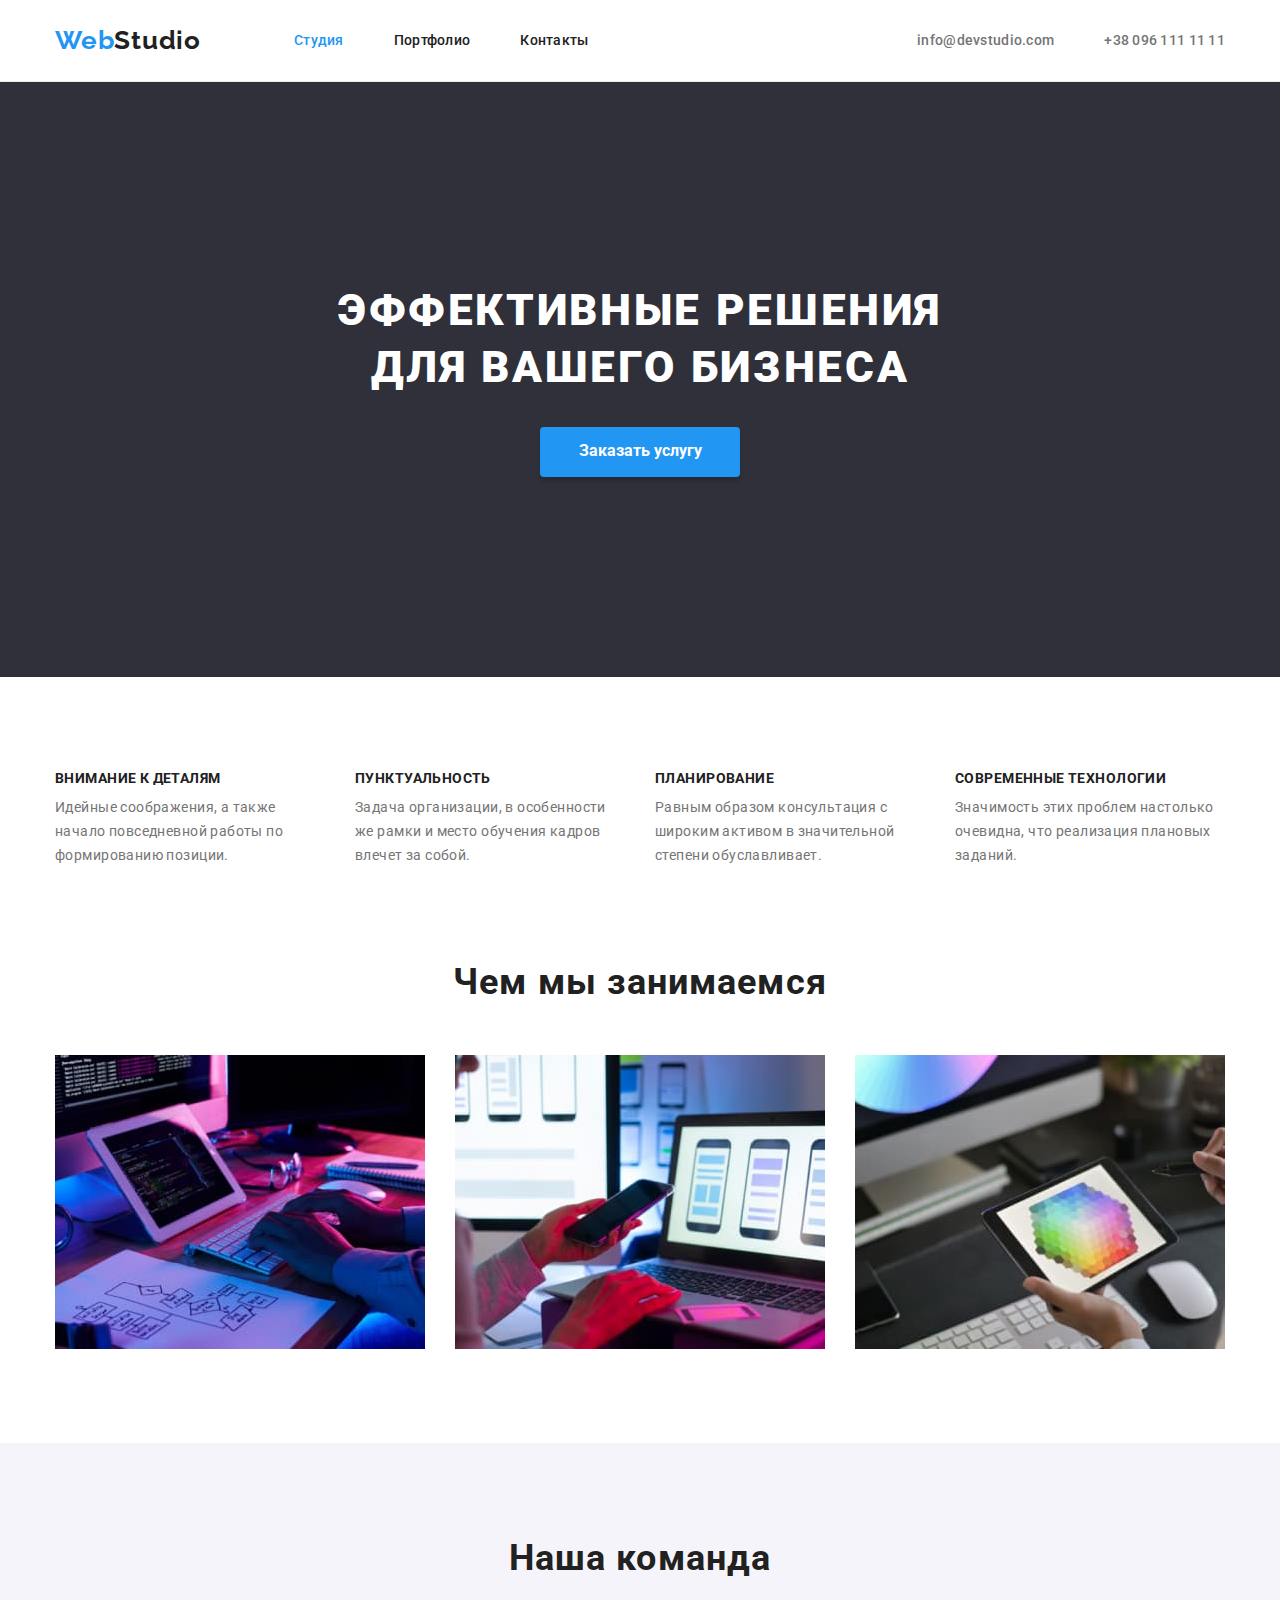
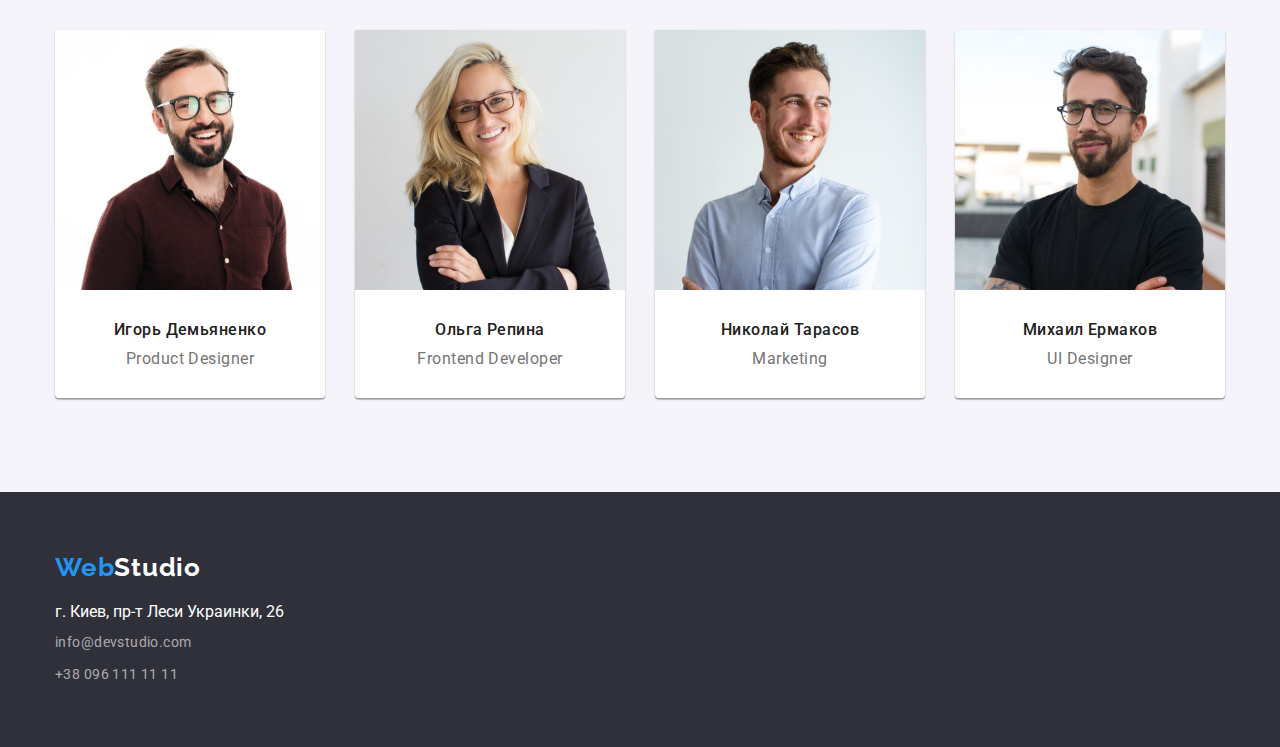
==== index.html @ fdd8b95f "4 домашка" ====
<!DOCTYPE html>
<html lang="ru">
  <head>
    <meta charset="UTF-8" />
    <meta http-equiv="X-UA-Compatible" content="IE=edge" />
    <meta name="viewport" content="width=device-width, initial-scale=1.0" />
    <title>Студия</title>

    <link rel="preconnect" href="https://fonts.googleapis.com" />
    <link rel="preconnect" href="https://fonts.gstatic.com" crossorigin />
    <link
      href="https://fonts.googleapis.com/css2?family=Raleway:wght@700&family=Roboto:wght@400;500;700;900&display=swap"
      rel="stylesheet"
    />
    <link
      rel="stylesheet"
      href="https://cdnjs.cloudflare.com/ajax/libs/modern-normalize/1.1.0/modern-normalize.min.css"
    />
    <link rel="stylesheet" href="./css/styles.css" />
  </head>
  <body>
    <!-- ========================header======================== -->

    <header class="header-border">
      <div class="container container-header">
        <!-- логотип -->

        <a href="index.html" lang="en" class="logotype"
          >Web<span class="logotype-secondary">Studio</span></a
        >
        <!-- ссылки шапки -->

        <ul class="list list-header">
          <li class="list-pages"><a href="./index.html" class="link-header active">Студия</a></li>
          <li class="list-pages"><a href="./portfolio.html" class="link-header">Портфолио</a></li>
          <li class="list-pages"><a href="" class="link-header">Контакты</a></li>
        </ul>

        <!-- контакты шапки -->

        <ul class="list header-items">
          <li class="list-pages">
            <a href="mailto:info@devstudio.com" lang="en" class="contacts-header accent"
              >info@devstudio.com</a
            >
          </li>
          <li class="list-pages">
            <a href="tel:+380961111111" class="contacts-header accent">+38 096 111 11 11</a>
          </li>
        </ul>
      </div>
    </header>

    <!-- main -->

    <main>
      <section class="section-desissions">
        <div class="container">
          <h1 class="main-title">
            Эффективные решения <br />
            для вашего бизнеса
          </h1>
          <button type="button" class="title-button">Заказать услугу</button>
        </div>
      </section>
      <section class="section">
        <div class="container">
          <h2 class="visually-hidden">Наши отличия</h2>
          <ul class="list differences-list">
            <li class="differences-block">
              <h3 class="differences">Внимание к деталям</h3>
              <p class="differences-text">
                Идейные соображения, а также начало повседневной работы по формированию позиции.
              </p>
            </li>
            <li class="differences-block">
              <h3 class="differences">Пунктуальность</h3>
              <p class="differences-text">
                Задача организации, в особенности же рамки и место обучения кадров влечет за собой.
              </p>
            </li>
            <li class="differences-block">
              <h3 class="differences">Планирование</h3>
              <p class="differences-text">
                Равным образом консультация с широким активом в значительной степени обуславливает.
              </p>
            </li>
            <li class="differences-block">
              <h3 class="differences">Современные технологии</h3>
              <p class="differences-text">
                Значимость этих проблем настолько очевидна, что реализация плановых заданий.
              </p>
            </li>
          </ul>
        </div>
      </section>
      <section class="section works">
        <div class="container">
          <h2 class="team-interests">Чем мы занимаемся</h2>
          <ul class="list works-img">
            <li class="list-items">
              <img
                class="work-items"
                src="./images/img(1).jpg"
                alt="печатает на клавиатуре"
                width="370"
                height="294"
              />
            </li>

            <li class="list-items">
              <img
                class="work-items"
                src="./images/img(2).jpg"
                alt="телефон и ноутбук"
                width="370"
                height="294"
              />
            </li>
            <li class="list-items">
              <img
                class="work-items"
                src="./images/img(3).jpg"
                alt="палитра цветов айпад"
                width="370"
                height="294"
              />
            </li>
          </ul>
        </div>
      </section>
      <section class="section section-team">
        <div class="container">
          <h2 class="team-interests our-team">Наша команда</h2>
          <ul class="list team-cards">
            <li class="team-photo">
              <img
                class="card-person"
                src="./images/img(person1)(1).jpg"
                alt="мужчина"
                width="270"
                height="260"
              />
              <div class="team-info">
                <h3 class="team-name">Игорь Демьяненко</h3>
                <p class="team-job" lang="en">Product Designer</p>
              </div>
            </li>
            <li class="team-photo">
              <img
                class="card-person"
                src="./images/img(person2)(1).jpg"
                alt="женщина"
                width="270"
                height="260"
              />
              <div class="team-info">
                <h3 class="team-name">Ольга Репина</h3>
                <p class="team-job" lang="en">Frontend Developer</p>
              </div>
            </li>
            <li class="team-photo">
              <img
                class="card-person"
                src="./images/img(person3)(1).jpg"
                alt="мужчина"
                width="270"
                height="260"
              />
              <div class="team-info">
                <h3 class="team-name">Николай Тарасов</h3>
                <p class="team-job" lang="en">Marketing</p>
              </div>
            </li>
            <li class="team-photo">
              <img
                class="card-person"
                class="team-photo"
                src="./images/img(person4)(1).jpg"
                alt="мужчина"
                width="270"
                height="260"
              />
              <div class="team-info">
                <h3 class="team-name">Михаил Ермаков</h3>
                <p class="team-job" lang="en">UI Designer</p>
              </div>
            </li>
          </ul>
        </div>
      </section>
    </main>

    <!-- footer -->

    <footer class="footer">
      <div class="container container-footer">
        <a href="index.html" lang="en" class="logotype log-footer"
          >Web<span class="logotype-secondary footer">Studio</span></a
        >
        <address class="footer-address">
          <ul class="list">
            <li class="list-footer-info">
              <a
                href="https://goo.gl/maps/YywnYqMMY18rzYBH6"
                target="_blank"
                rel="noreferrer noopener"
                class="contacts-footer address"
                >г. Киев, пр-т Леси Украинки, 26</a
              >
            </li>
            <li class="list-footer-info">
              <a href="mailto:info@devstudio.com" lang="en" class="contacts-footer accent"
                >info@devstudio.com</a
              >
            </li>
            <li class="list-footer-info">
              <a href="tel:+380961111111" class="contacts-footer accent">+38 096 111 11 11</a>
            </li>
          </ul>
        </address>
      </div>
    </footer>
  </body>
</html>
---- css/styles.css ----
:root {
  --title-text-color: #212121;
  --primary-text-color: #757575;
  --text-color-blue: #2196f3;
  --text-color-button: #ffffff;
  --button-color: #f5f4fa;
}

h1,
h2,
h3,
h4,
h5,
h6,
p {
  margin-top: 0;
  margin-bottom: 0;
}

img {
  max-width: 100%;
  display: block;
  height: auto;
}

ul {
  margin-top: 0;
  margin-bottom: 0;
  padding-left: 0;
}

.list {
  list-style: none;
}

body {
  margin: 0;
  padding: 0;
  font-family: Roboto, sans-serif;
  background-color: var(--text-color-button);
  color: var(--title-text-color);
}

/* логтип */

.container {
  width: 1200px;
  padding: 0 15px;
  margin-left: auto;
  margin-right: auto;
}

.container.container-header {
  display: flex;
}

.container.img-container {
  margin-bottom: 94px;
}

.list.porfolio {
  display: flex;
  flex-wrap: wrap;
  gap: 30px;
}

.image-porfolio {
  flex-basis: calc((100% - 60px) / 3);
}

.header-border {
  border-bottom: 1px solid #ececec;
}

.logotype {
  color: var(--text-color-blue);
  font-family: 'Raleway';
  font-weight: 700;
  font-size: 26px;
  line-height: 1.2;
  letter-spacing: 0.03em;
  text-decoration: none;
  padding-top: 25px;
  padding-bottom: 25px;
  margin-right: 93px;
  display: block;
}

.logotype-secondary {
  color: var(--title-text-color);
}

.list-header {
  display: inline-block;
  display: flex;
  align-items: center;
}

.list-header .list-pages:not(:last-child) {
  margin-right: 50px;
}

/* ссылки шапки */

.link-header {
  color: var(--title-text-color);
  font-weight: 500;
  font-size: 14px;
  line-height: 1.1;
  letter-spacing: 0.02em;
  text-decoration: none;
  padding-top: 30px;
  padding-bottom: 30px;
}

.link-header.active {
  color: var(--text-color-blue);
}

.link-header:hover,
.link-header:focus {
  color: var(--text-color-blue);
}

/* контакты шапки */

.header-items {
  display: flex;
  align-items: center;
  margin-left: auto;
}

.header-items .list-pages:not(:last-child) {
  margin-right: 50px;
}

.contacts-header {
  color: var(--primary-text-color);
  text-decoration: none;
  font-weight: 500;
  font-size: 14px;
  line-height: 1.1;
  letter-spacing: 0.02em;
}

.contacts-header.accent:hover,
.contacts-header.accent:focus {
  color: var(--text-color-blue);
}

/* main */

.visually-hidden {
  position: absolute;
  white-space: nowrap;
  width: 1px;
  height: 1px;
  overflow: hidden;
  border: 0;
  padding: 0;
  clip: rect(0 0 0 0);
  clip-path: inset(50%);
  margin: -1px;
}

.section {
  padding: 94px 0;
}

.section-desissions {
  background-color: #2f303a;
  padding: 200px 0;
  text-align: center;
  margin-left: auto;
  margin-right: auto;
}

.section-desissions .container {
  display: flex;
  flex-direction: column;
  align-items: center;
}

.main-title {
  font-weight: 900;
  font-size: 44px;
  line-height: 1.3;
  letter-spacing: 0.06em;
  text-transform: uppercase;
  color: var(--text-color-button);
  margin-bottom: 30px;
}

.title-button {
  width: 200px;
  height: 50px;
  background-color: var(--text-color-blue);
  box-shadow: 0px 4px 4px rgba(0, 0, 0, 0.15);
  border-radius: 4px;
  border: none;
  font-family: inherit;
  font-weight: 700;
  font-size: 16px;
  line-height: 1.9;
  color: var(--text-color-button);
}

.title-button:hover,
.title-button:focus {
  background-color: #188ce8;
  cursor: pointer;
}

.differences-list {
  display: flex;
}

.differences-item {
  min-height: 101px;
  width: 1200px;
  margin: 94px auto;
  padding-left: 15px;
  padding-right: 15px;
}

.differences-block {
  min-width: 270px;
}

.differences-block:not(:last-child) {
  margin-right: 30px;
}

.differences {
  font-weight: 700;
  font-size: 14px;
  line-height: 1.1;
  letter-spacing: 0.03em;
  text-transform: uppercase;
  color: var(--title-text-color);
  margin-bottom: 10px;
}

.differences-text {
  font-size: 14px;
  line-height: 1.7;
  letter-spacing: 0.03em;
  color: var(--primary-text-color);
}

.section.works .container {
  display: flex;
  flex-direction: column;
  align-items: center;
}

.works {
  text-align: center;
  padding-top: 0;
}

.work-items {
  display: block;
}

.list-items:not(:last-child) {
  margin-right: 30px;
}

.works-img {
  display: flex;
}

.team-interests {
  font-weight: 700;
  font-size: 36px;
  line-height: 1.2;
  letter-spacing: 0.03em;
  color: var(--title-text-color);
  margin-bottom: 50px;
}

/* наша команда */

.list.team-cards {
  display: flex;
  justify-content: center;
}

.team-photo:not(:last-child) {
  margin-right: 30px;
}

.team-info {
  padding-top: 30px;
  padding-bottom: 30px;
}

/* кнопки */

.buttons-potfolio {
  display: flex;
  justify-content: center;
  margin-bottom: 50px;
}

.nav-button {
  background-color: var(--button-color);
  color: var(--title-text-color);
  cursor: pointer;
  font-weight: 500;
  font-size: 16px;
  line-height: 1.6;
  text-align: center;
  letter-spacing: 0.03em;
  border: 0;
  display: block;
  padding: 0;
  padding: 6px 22px;
  border-radius: 4px;
}

.buttons-potfolio .list-nav-buttons:not(:last-child) {
  margin-right: 8px;
}

.nav-button:hover {
  background-color: var(--text-color-blue);
  color: var(--text-color-button);
}

.nav-button:focus {
  background-color: var(--text-color-blue);
  color: var(--text-color-button);
}

.section-team .container {
  display: flex;
  flex-direction: column;
  align-items: center;
}

.section-team {
  background-color: var(--button-color);
}

.section-ourteam {
  text-align: center;
  width: 1200px;
  padding: 94px 15px;
  margin: 0 auto;
}

.team-photo {
  background: var(--text-color-button);
  box-shadow: 0px 1px 3px rgba(0, 0, 0, 0.12), 0px 1px 1px rgba(0, 0, 0, 0.14),
    0px 2px 1px rgba(0, 0, 0, 0.2);
  border-radius: 0px 0px 4px 4px;
  border: none;
}

.team-name {
  display: block;
  font-weight: 500;
  font-size: 16px;
  line-height: 1.2;
  text-align: center;
  letter-spacing: 0.03em;
  color: var(--title-text-color);
  margin-bottom: 10px;
}

.team-job {
  font-size: 16px;
  line-height: 1.2;
  text-align: center;
  letter-spacing: 0.03em;

  color: var(--primary-text-color);
}

/* картинки */

.image {
  box-sizing: border-box;
  background: var(--text-color-button);
}

.img-info-porfolio {
  padding: 20px 24px;
  border: 1px solid #eeeeee;
  border-top: none;
}

.image .image-header {
  color: var(--title-text-color);
  font-weight: 700;
  font-size: 18px;
  line-height: 2;
  letter-spacing: 0.06em;
  margin-bottom: 4px;
}

.image .image-text {
  color: var(--primary-text-color);
  font-size: 16px;
  line-height: 1.9;
  letter-spacing: 0.03em;
}

/* footer */

.log-footer {
  display: inline-block;
  padding: 0;
  margin: 0;
  margin-bottom: 20px;
}

.list .list-footer-info:not(:last-child) {
  margin-bottom: 9px;
}

.footer {
  background-color: #2f303a;
  padding: 60px 0;
}

.logotype-secondary.footer {
  color: var(--text-color-button);
}

.contacts-footer.address {
  color: var(--text-color-button);
}

.contacts-footer.accent {
  font-family: 'Roboto';
  font-size: 14px;
  line-height: 1.7;
  letter-spacing: 0.03em;
  color: rgba(255, 255, 255, 0.6);
}

.contacts-footer.accent:hover,
.contacts-footer.accent:focus {
  color: var(--text-color-blue);
}

.contacts-footer {
  text-decoration: none;
}

.footer-address {
  font-family: inherit;
  font-style: normal;
}
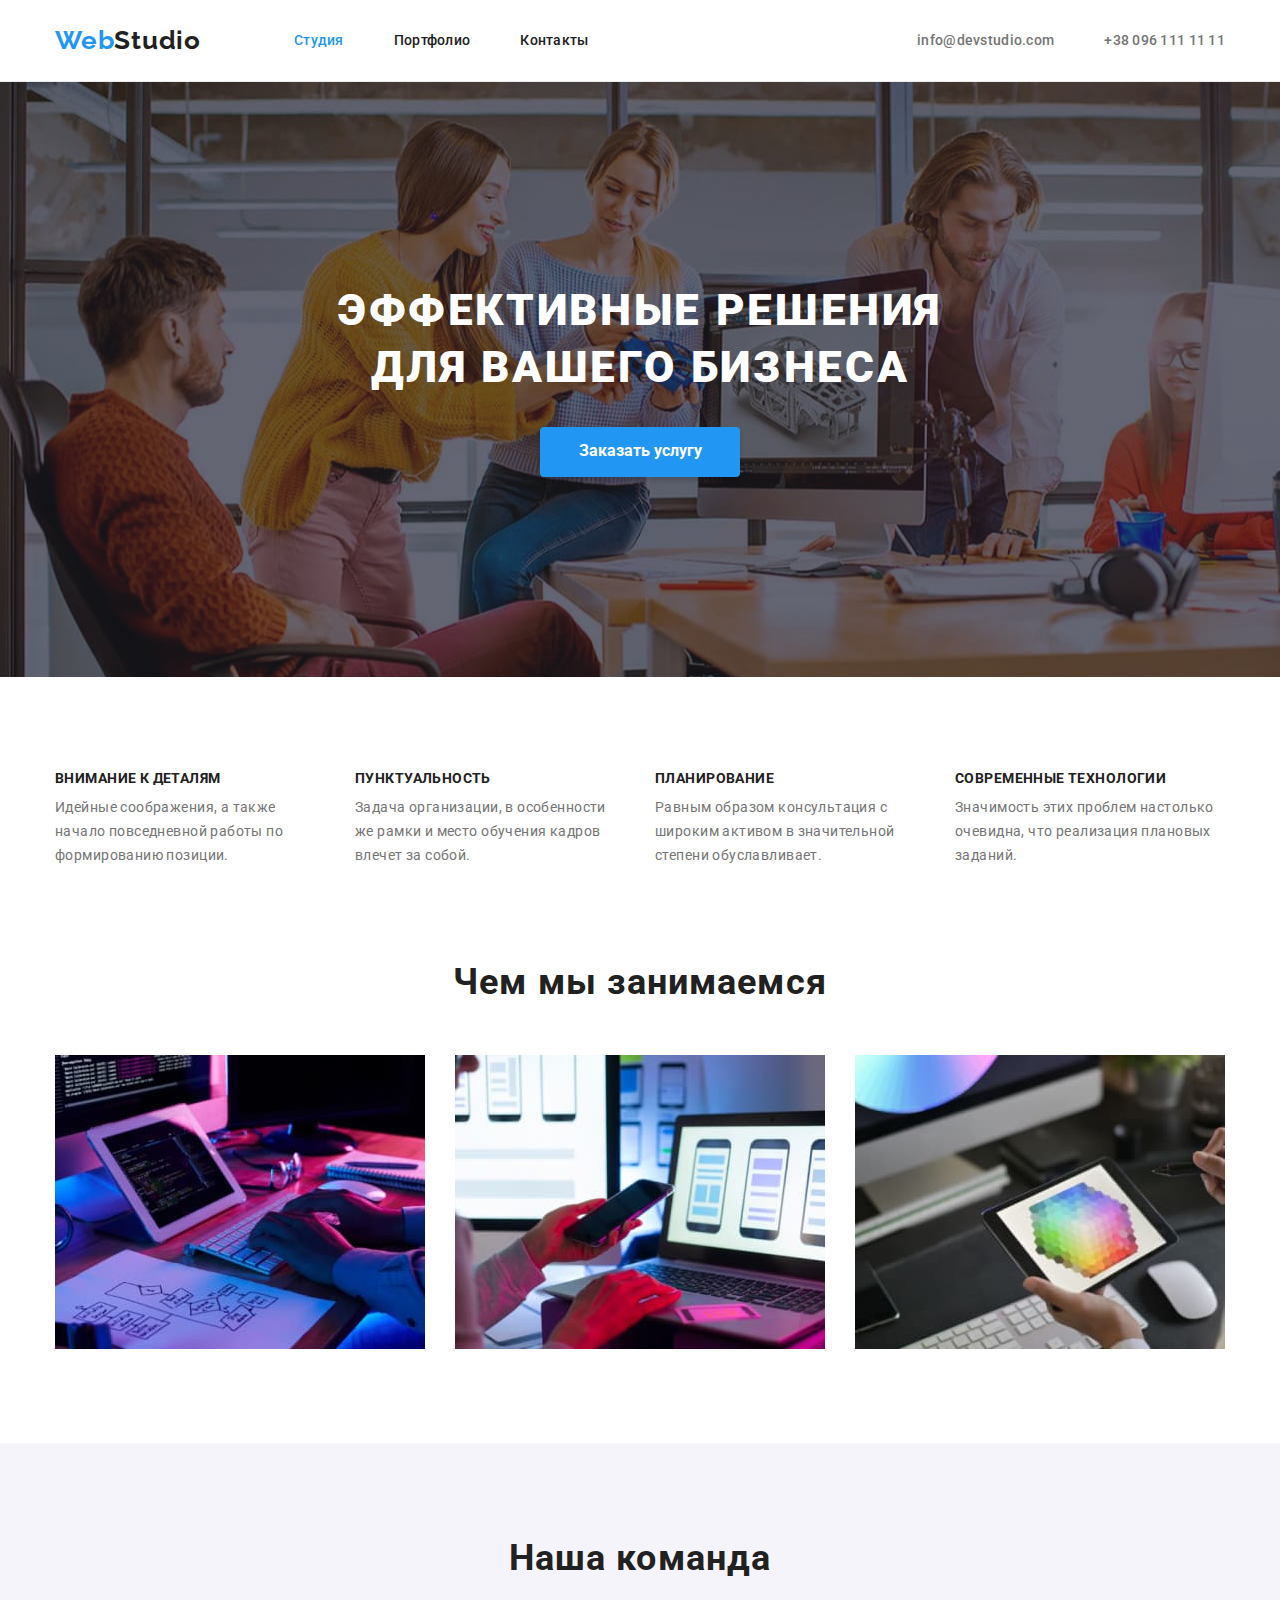
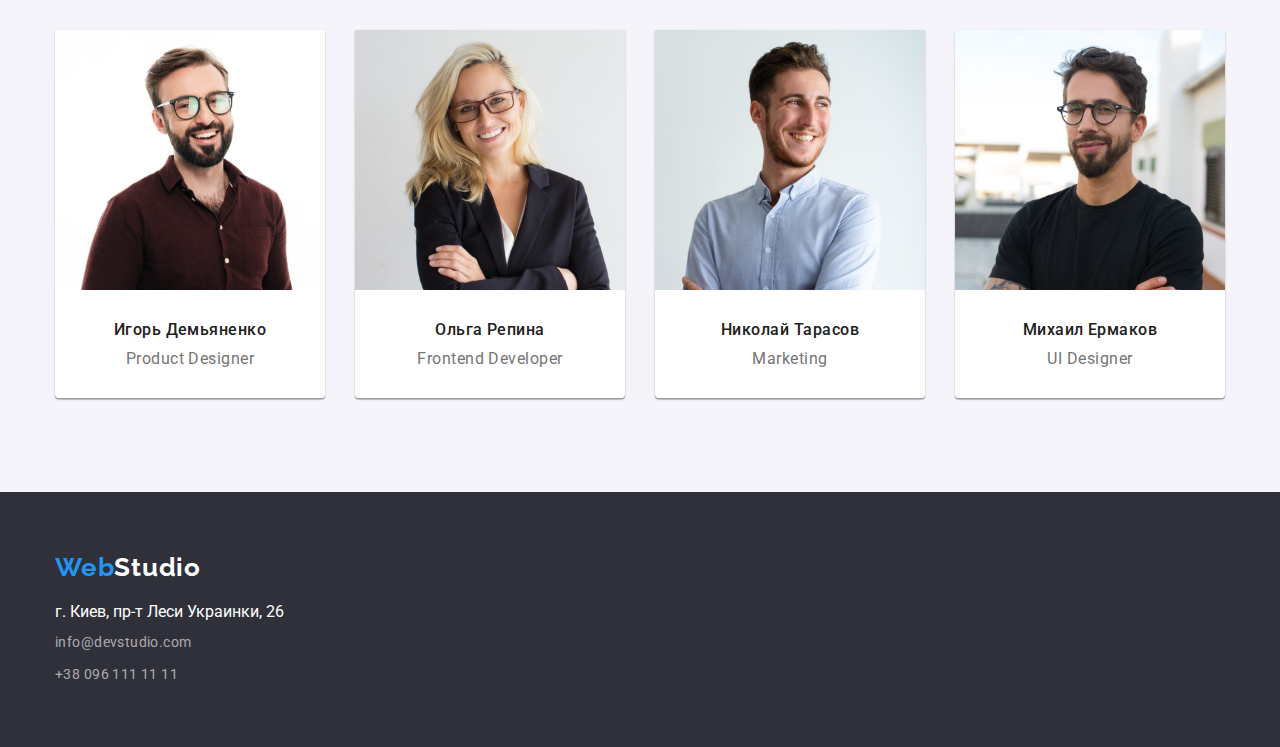
==== commit 6f3b76f7: "создал фон хиро" ====
--- a/index.html
+++ b/index.html
@@ -54,8 +54,8 @@
     <!-- main -->
 
     <main>
-      <section class="section-desissions">
-        <div class="container">
+      <section class="section-desissions overlay">
+        <div class="container ">
           <h1 class="main-title">
             Эффективные решения <br />
             для вашего бизнеса
--- a/css/styles.css
+++ b/css/styles.css
@@ -39,6 +39,16 @@
   font-family: Roboto, sans-serif;
   background-color: var(--text-color-button);
   color: var(--title-text-color);
+}
+
+/* overlay */
+.overlay {
+  background-repeat: no-repeat;
+  max-width: 1600px;
+  margin-left: auto;
+  margin-right: auto;
+  background-image: linear-gradient(to right, rgba(47, 48, 58, 0.4), rgba(47, 48, 58, 0.4)),
+    url(../images/Img:overlay.jpg);
 }
 
 /* логтип */
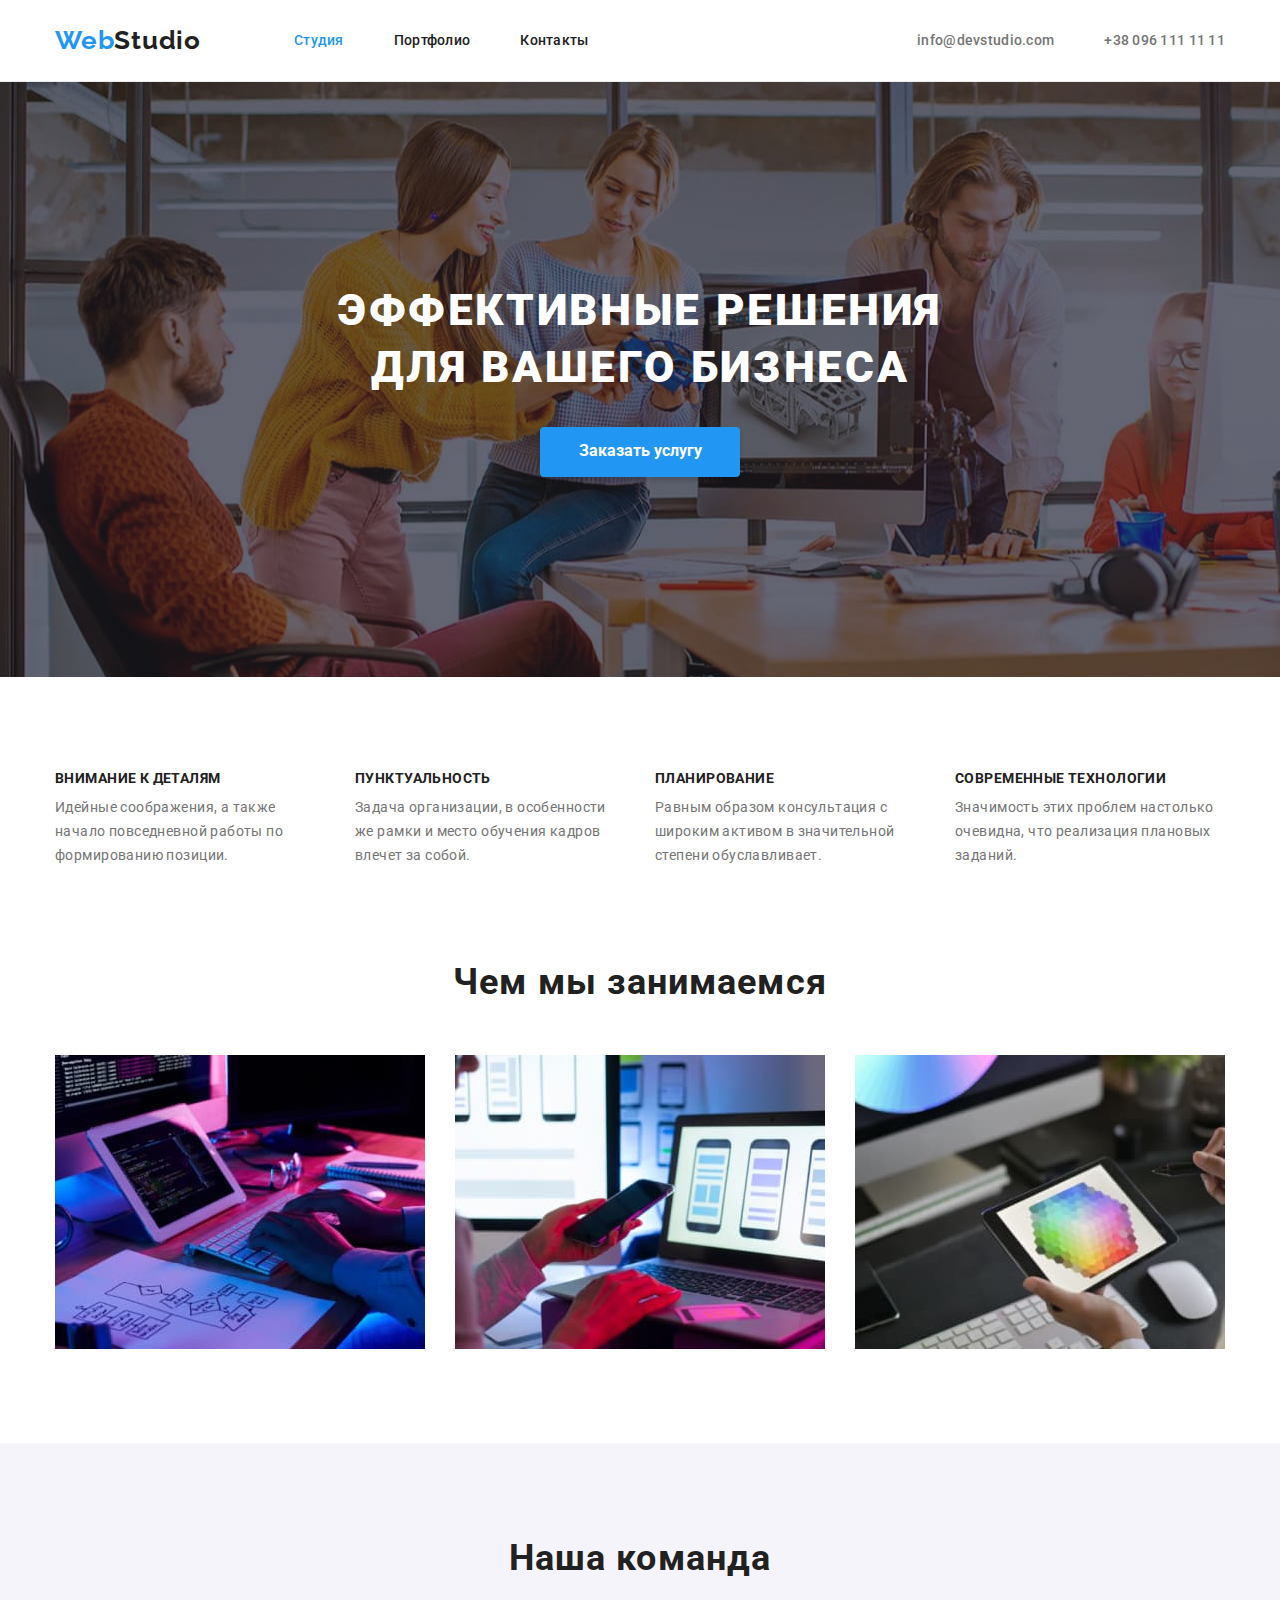
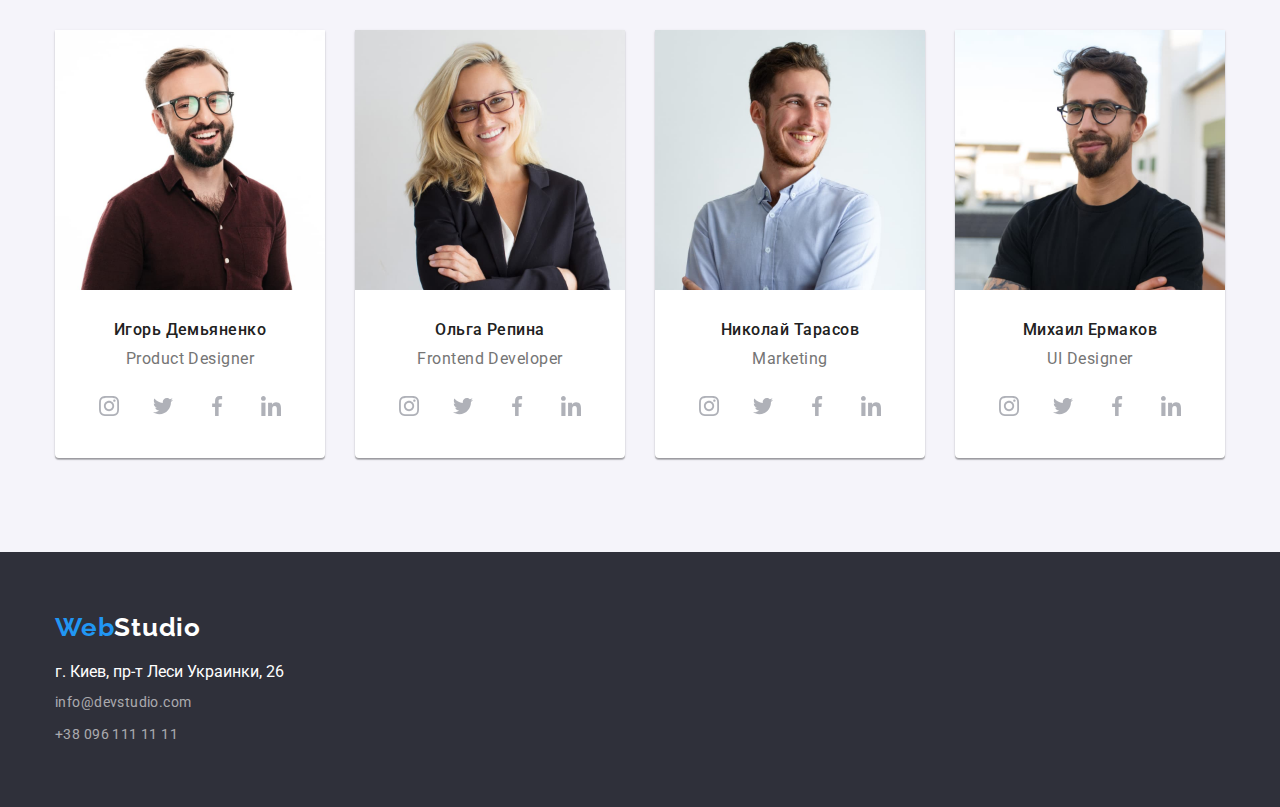
==== commit d9ad5991: "добавил соц сети в команду" ====
--- a/index.html
+++ b/index.html
@@ -1,225 +1,351 @@
 <!DOCTYPE html>
 <html lang="ru">
-  <head>
-    <meta charset="UTF-8" />
-    <meta http-equiv="X-UA-Compatible" content="IE=edge" />
-    <meta name="viewport" content="width=device-width, initial-scale=1.0" />
-    <title>Студия</title>
-
-    <link rel="preconnect" href="https://fonts.googleapis.com" />
-    <link rel="preconnect" href="https://fonts.gstatic.com" crossorigin />
-    <link
-      href="https://fonts.googleapis.com/css2?family=Raleway:wght@700&family=Roboto:wght@400;500;700;900&display=swap"
-      rel="stylesheet"
-    />
-    <link
-      rel="stylesheet"
-      href="https://cdnjs.cloudflare.com/ajax/libs/modern-normalize/1.1.0/modern-normalize.min.css"
-    />
-    <link rel="stylesheet" href="./css/styles.css" />
-  </head>
-  <body>
-    <!-- ========================header======================== -->
-
-    <header class="header-border">
-      <div class="container container-header">
-        <!-- логотип -->
-
-        <a href="index.html" lang="en" class="logotype"
-          >Web<span class="logotype-secondary">Studio</span></a
-        >
-        <!-- ссылки шапки -->
-
-        <ul class="list list-header">
-          <li class="list-pages"><a href="./index.html" class="link-header active">Студия</a></li>
-          <li class="list-pages"><a href="./portfolio.html" class="link-header">Портфолио</a></li>
-          <li class="list-pages"><a href="" class="link-header">Контакты</a></li>
-        </ul>
-
-        <!-- контакты шапки -->
-
-        <ul class="list header-items">
-          <li class="list-pages">
-            <a href="mailto:info@devstudio.com" lang="en" class="contacts-header accent"
-              >info@devstudio.com</a
-            >
-          </li>
-          <li class="list-pages">
-            <a href="tel:+380961111111" class="contacts-header accent">+38 096 111 11 11</a>
-          </li>
-        </ul>
-      </div>
-    </header>
-
-    <!-- main -->
-
-    <main>
-      <section class="section-desissions overlay">
-        <div class="container ">
-          <h1 class="main-title">
-            Эффективные решения <br />
-            для вашего бизнеса
-          </h1>
-          <button type="button" class="title-button">Заказать услугу</button>
-        </div>
-      </section>
-      <section class="section">
-        <div class="container">
-          <h2 class="visually-hidden">Наши отличия</h2>
-          <ul class="list differences-list">
-            <li class="differences-block">
-              <h3 class="differences">Внимание к деталям</h3>
-              <p class="differences-text">
-                Идейные соображения, а также начало повседневной работы по формированию позиции.
-              </p>
-            </li>
-            <li class="differences-block">
-              <h3 class="differences">Пунктуальность</h3>
-              <p class="differences-text">
-                Задача организации, в особенности же рамки и место обучения кадров влечет за собой.
-              </p>
-            </li>
-            <li class="differences-block">
-              <h3 class="differences">Планирование</h3>
-              <p class="differences-text">
-                Равным образом консультация с широким активом в значительной степени обуславливает.
-              </p>
-            </li>
-            <li class="differences-block">
-              <h3 class="differences">Современные технологии</h3>
-              <p class="differences-text">
-                Значимость этих проблем настолько очевидна, что реализация плановых заданий.
-              </p>
-            </li>
-          </ul>
-        </div>
-      </section>
-      <section class="section works">
-        <div class="container">
-          <h2 class="team-interests">Чем мы занимаемся</h2>
-          <ul class="list works-img">
-            <li class="list-items">
-              <img
-                class="work-items"
-                src="./images/img(1).jpg"
-                alt="печатает на клавиатуре"
-                width="370"
-                height="294"
-              />
-            </li>
-
-            <li class="list-items">
-              <img
-                class="work-items"
-                src="./images/img(2).jpg"
-                alt="телефон и ноутбук"
-                width="370"
-                height="294"
-              />
-            </li>
-            <li class="list-items">
-              <img
-                class="work-items"
-                src="./images/img(3).jpg"
-                alt="палитра цветов айпад"
-                width="370"
-                height="294"
-              />
-            </li>
-          </ul>
-        </div>
-      </section>
-      <section class="section section-team">
-        <div class="container">
-          <h2 class="team-interests our-team">Наша команда</h2>
-          <ul class="list team-cards">
-            <li class="team-photo">
-              <img
-                class="card-person"
-                src="./images/img(person1)(1).jpg"
-                alt="мужчина"
-                width="270"
-                height="260"
-              />
-              <div class="team-info">
-                <h3 class="team-name">Игорь Демьяненко</h3>
-                <p class="team-job" lang="en">Product Designer</p>
-              </div>
-            </li>
-            <li class="team-photo">
-              <img
-                class="card-person"
-                src="./images/img(person2)(1).jpg"
-                alt="женщина"
-                width="270"
-                height="260"
-              />
-              <div class="team-info">
-                <h3 class="team-name">Ольга Репина</h3>
-                <p class="team-job" lang="en">Frontend Developer</p>
-              </div>
-            </li>
-            <li class="team-photo">
-              <img
-                class="card-person"
-                src="./images/img(person3)(1).jpg"
-                alt="мужчина"
-                width="270"
-                height="260"
-              />
-              <div class="team-info">
-                <h3 class="team-name">Николай Тарасов</h3>
-                <p class="team-job" lang="en">Marketing</p>
-              </div>
-            </li>
-            <li class="team-photo">
-              <img
-                class="card-person"
-                class="team-photo"
-                src="./images/img(person4)(1).jpg"
-                alt="мужчина"
-                width="270"
-                height="260"
-              />
-              <div class="team-info">
-                <h3 class="team-name">Михаил Ермаков</h3>
-                <p class="team-job" lang="en">UI Designer</p>
-              </div>
-            </li>
-          </ul>
-        </div>
-      </section>
-    </main>
-
-    <!-- footer -->
-
-    <footer class="footer">
-      <div class="container container-footer">
-        <a href="index.html" lang="en" class="logotype log-footer"
-          >Web<span class="logotype-secondary footer">Studio</span></a
-        >
-        <address class="footer-address">
-          <ul class="list">
-            <li class="list-footer-info">
-              <a
-                href="https://goo.gl/maps/YywnYqMMY18rzYBH6"
-                target="_blank"
-                rel="noreferrer noopener"
-                class="contacts-footer address"
-                >г. Киев, пр-т Леси Украинки, 26</a
-              >
-            </li>
-            <li class="list-footer-info">
-              <a href="mailto:info@devstudio.com" lang="en" class="contacts-footer accent"
-                >info@devstudio.com</a
-              >
-            </li>
-            <li class="list-footer-info">
-              <a href="tel:+380961111111" class="contacts-footer accent">+38 096 111 11 11</a>
-            </li>
-          </ul>
-        </address>
-      </div>
-    </footer>
-  </body>
+	<head>
+		<meta charset="UTF-8" />
+		<meta http-equiv="X-UA-Compatible" content="IE=edge" />
+		<meta name="viewport" content="width=device-width, initial-scale=1.0" />
+		<title>Студия</title>
+
+		<link rel="preconnect" href="https://fonts.googleapis.com" />
+		<link rel="preconnect" href="https://fonts.gstatic.com" crossorigin />
+		<link
+			href="https://fonts.googleapis.com/css2?family=Raleway:wght@700&family=Roboto:wght@400;500;700;900&display=swap"
+			rel="stylesheet"
+		/>
+		<link
+			rel="stylesheet"
+			href="https://cdnjs.cloudflare.com/ajax/libs/modern-normalize/1.1.0/modern-normalize.min.css"
+		/>
+		<link rel="stylesheet" href="./css/styles.css" />
+	</head>
+	<body>
+		<!-- ========================header======================== -->
+
+		<header class="header-border">
+			<div class="container container-header">
+				<!-- логотип -->
+
+				<a href="index.html" lang="en" class="logotype"
+					>Web<span class="logotype-secondary">Studio</span></a
+				>
+				<!-- ссылки шапки -->
+
+				<ul class="list list-header">
+					<li class="list-pages">
+						<a href="./index.html" class="link-header active">Студия</a>
+					</li>
+					<li class="list-pages">
+						<a href="./portfolio.html" class="link-header">Портфолио</a>
+					</li>
+					<li class="list-pages">
+						<a href="" class="link-header">Контакты</a>
+					</li>
+				</ul>
+
+				<!-- контакты шапки -->
+
+				<ul class="list header-items">
+					<li class="list-pages">
+						<a href="mailto:info@devstudio.com" lang="en" class="contacts-header accent"
+							>info@devstudio.com</a
+						>
+					</li>
+					<li class="list-pages">
+						<a href="tel:+380961111111" class="contacts-header accent">+38 096 111 11 11</a>
+					</li>
+				</ul>
+			</div>
+		</header>
+
+		<!-- main -->
+
+		<main>
+			<section class="section-desissions overlay">
+				<div class="container">
+					<h1 class="main-title">
+						Эффективные решения <br />
+						для вашего бизнеса
+					</h1>
+					<button type="button" class="title-button">Заказать услугу</button>
+				</div>
+			</section>
+			<section class="section">
+				<div class="container">
+					<h2 class="visually-hidden">Наши отличия</h2>
+					<ul class="list differences-list">
+						<li class="differences-block">
+							<h3 class="differences">Внимание к деталям</h3>
+							<p class="differences-text">
+								Идейные соображения, а также начало повседневной работы по формированию позиции.
+							</p>
+						</li>
+						<li class="differences-block">
+							<h3 class="differences">Пунктуальность</h3>
+							<p class="differences-text">
+								Задача организации, в особенности же рамки и место обучения кадров влечет за собой.
+							</p>
+						</li>
+						<li class="differences-block">
+							<h3 class="differences">Планирование</h3>
+							<p class="differences-text">
+								Равным образом консультация с широким активом в значительной степени обуславливает.
+							</p>
+						</li>
+						<li class="differences-block">
+							<h3 class="differences">Современные технологии</h3>
+							<p class="differences-text">
+								Значимость этих проблем настолько очевидна, что реализация плановых заданий.
+							</p>
+						</li>
+					</ul>
+				</div>
+			</section>
+			<section class="section works">
+				<div class="container">
+					<h2 class="team-interests">Чем мы занимаемся</h2>
+					<ul class="list works-img">
+						<li class="list-items">
+							<img
+								class="work-items"
+								src="./images/img(1).jpg"
+								alt="печатает на клавиатуре"
+								width="370"
+								height="294"
+							/>
+						</li>
+
+						<li class="list-items">
+							<img
+								class="work-items"
+								src="./images/img(2).jpg"
+								alt="телефон и ноутбук"
+								width="370"
+								height="294"
+							/>
+						</li>
+						<li class="list-items">
+							<img
+								class="work-items"
+								src="./images/img(3).jpg"
+								alt="палитра цветов айпад"
+								width="370"
+								height="294"
+							/>
+						</li>
+					</ul>
+				</div>
+			</section>
+			<section class="section section-team">
+				<div class="container">
+					<h2 class="team-interests our-team">Наша команда</h2>
+					<ul class="list team-cards">
+						<li class="team-photo">
+							<img
+								class="card-person"
+								src="./images/img(person1)(1).jpg"
+								alt="мужчина"
+								width="270"
+								height="260"
+							/>
+							<div class="team-info">
+								<h3 class="team-name">Игорь Демьяненко</h3>
+								<p class="team-job" lang="en">Product Designer</p>
+								<ul class="team-social-list list">
+									<li class="team-social-item">
+										<a href="" class="team-social-link">
+											<svg class="team-social-icon" width="20" height="20">
+												<use href="./images/symbol-defs.svg#icon-instagram"></use>
+											</svg>
+										</a>
+									</li>
+									<li class="team-social-item">
+										<a href="" class="team-social-link"
+											><svg class="team-social-icon" width="20" height="20">
+												<use href="./images/symbol-defs.svg#icon-twitter"></use>
+											</svg>
+										</a>
+									</li>
+									<li class="team-social-item">
+										<a href="" class="team-social-link"
+											><svg class="team-social-icon" width="20" height="20">
+												<use href="./images/symbol-defs.svg#icon-facebook"></use>
+											</svg>
+										</a>
+									</li>
+									<li class="team-social-item">
+										<a href="" class="team-social-link"
+											><svg class="team-social-icon" width="20" height="20">
+												<use href="./images/symbol-defs.svg#icon-linkedin"></use>
+											</svg>
+										</a>
+									</li>
+								</ul>
+							</div>
+						</li>
+						<li class="team-photo">
+							<img
+								class="card-person"
+								src="./images/img(person2)(1).jpg"
+								alt="женщина"
+								width="270"
+								height="260"
+							/>
+							<div class="team-info">
+								<h3 class="team-name">Ольга Репина</h3>
+								<p class="team-job" lang="en">Frontend Developer</p>
+								<ul class="team-social-list list">
+									<li class="team-social-item">
+										<a href="" class="team-social-link">
+											<svg class="team-social-icon" width="20" height="20">
+												<use href="./images/symbol-defs.svg#icon-instagram"></use>
+											</svg>
+										</a>
+									</li>
+									<li class="team-social-item">
+										<a href="" class="team-social-link"
+											><svg class="team-social-icon" width="20" height="20">
+												<use href="./images/symbol-defs.svg#icon-twitter"></use>
+											</svg>
+										</a>
+									</li>
+									<li class="team-social-item">
+										<a href="" class="team-social-link"
+											><svg class="team-social-icon" width="20" height="20">
+												<use href="./images/symbol-defs.svg#icon-facebook"></use>
+											</svg>
+										</a>
+									</li>
+									<li class="team-social-item">
+										<a href="" class="team-social-link"
+											><svg class="team-social-icon" width="20" height="20">
+												<use href="./images/symbol-defs.svg#icon-linkedin"></use>
+											</svg>
+										</a>
+									</li>
+								</ul>
+							</div>
+						</li>
+						<li class="team-photo">
+							<img
+								class="card-person"
+								src="./images/img(person3)(1).jpg"
+								alt="мужчина"
+								width="270"
+								height="260"
+							/>
+							<div class="team-info">
+								<h3 class="team-name">Николай Тарасов</h3>
+								<p class="team-job" lang="en">Marketing</p>
+								<ul class="team-social-list list">
+									<li class="team-social-item">
+										<a href="" class="team-social-link">
+											<svg class="team-social-icon" width="20" height="20">
+												<use href="./images/symbol-defs.svg#icon-instagram"></use>
+											</svg>
+										</a>
+									</li>
+									<li class="team-social-item">
+										<a href="" class="team-social-link"
+											><svg class="team-social-icon" width="20" height="20">
+												<use href="./images/symbol-defs.svg#icon-twitter"></use>
+											</svg>
+										</a>
+									</li>
+									<li class="team-social-item">
+										<a href="" class="team-social-link"
+											><svg class="team-social-icon" width="20" height="20">
+												<use href="./images/symbol-defs.svg#icon-facebook"></use>
+											</svg>
+										</a>
+									</li>
+									<li class="team-social-item">
+										<a href="" class="team-social-link"
+											><svg class="team-social-icon" width="20" height="20">
+												<use href="./images/symbol-defs.svg#icon-linkedin"></use>
+											</svg>
+										</a>
+									</li>
+								</ul>
+							</div>
+						</li>
+						<li class="team-photo">
+							<img
+								class="card-person"
+								class="team-photo"
+								src="./images/img(person4)(1).jpg"
+								alt="мужчина"
+								width="270"
+								height="260"
+							/>
+							<div class="team-info">
+								<h3 class="team-name">Михаил Ермаков</h3>
+								<p class="team-job" lang="en">UI Designer</p>
+								<ul class="team-social-list list">
+									<li class="team-social-item">
+										<a href="" class="team-social-link">
+											<svg class="team-social-icon" width="20" height="20">
+												<use href="./images/symbol-defs.svg#icon-instagram"></use>
+											</svg>
+										</a>
+									</li>
+									<li class="team-social-item">
+										<a href="" class="team-social-link"
+											><svg class="team-social-icon" width="20" height="20">
+												<use href="./images/symbol-defs.svg#icon-twitter"></use>
+											</svg>
+										</a>
+									</li>
+									<li class="team-social-item">
+										<a href="" class="team-social-link"
+											><svg class="team-social-icon" width="20" height="20">
+												<use href="./images/symbol-defs.svg#icon-facebook"></use>
+											</svg>
+										</a>
+									</li>
+									<li class="team-social-item">
+										<a href="" class="team-social-link"
+											><svg class="team-social-icon" width="20" height="20">
+												<use href="./images/symbol-defs.svg#icon-linkedin"></use>
+											</svg>
+										</a>
+									</li>
+								</ul>
+							</div>
+						</li>
+					</ul>
+				</div>
+			</section>
+		</main>
+
+		<!-- footer -->
+
+		<footer class="footer">
+			<div class="container container-footer">
+				<a href="index.html" lang="en" class="logotype log-footer"
+					>Web<span class="logotype-secondary footer">Studio</span></a
+				>
+				<address class="footer-address">
+					<ul class="list">
+						<li class="list-footer-info">
+							<a
+								href="https://goo.gl/maps/YywnYqMMY18rzYBH6"
+								target="_blank"
+								rel="noreferrer noopener"
+								class="contacts-footer address"
+								>г. Киев, пр-т Леси Украинки, 26</a
+							>
+						</li>
+						<li class="list-footer-info">
+							<a href="mailto:info@devstudio.com" lang="en" class="contacts-footer accent"
+								>info@devstudio.com</a
+							>
+						</li>
+						<li class="list-footer-info">
+							<a href="tel:+380961111111" class="contacts-footer accent">+38 096 111 11 11</a>
+						</li>
+					</ul>
+				</address>
+			</div>
+		</footer>
+	</body>
 </html>
--- a/css/styles.css
+++ b/css/styles.css
@@ -1,9 +1,9 @@
 :root {
-  --title-text-color: #212121;
-  --primary-text-color: #757575;
-  --text-color-blue: #2196f3;
-  --text-color-button: #ffffff;
-  --button-color: #f5f4fa;
+	--title-text-color: #212121;
+	--primary-text-color: #757575;
+	--text-color-blue: #2196f3;
+	--text-color-button: #ffffff;
+	--button-color: #f5f4fa;
 }
 
 h1,
@@ -13,455 +13,488 @@
 h5,
 h6,
 p {
-  margin-top: 0;
-  margin-bottom: 0;
+	margin-top: 0;
+	margin-bottom: 0;
 }
 
 img {
-  max-width: 100%;
-  display: block;
-  height: auto;
+	max-width: 100%;
+	display: block;
+	height: auto;
 }
 
 ul {
-  margin-top: 0;
-  margin-bottom: 0;
-  padding-left: 0;
+	margin-top: 0;
+	margin-bottom: 0;
+	padding-left: 0;
 }
 
 .list {
-  list-style: none;
+	list-style: none;
 }
 
 body {
-  margin: 0;
-  padding: 0;
-  font-family: Roboto, sans-serif;
-  background-color: var(--text-color-button);
-  color: var(--title-text-color);
+	margin: 0;
+	padding: 0;
+	font-family: Roboto, sans-serif;
+	background-color: var(--text-color-button);
+	color: var(--title-text-color);
 }
 
 /* overlay */
 .overlay {
-  background-repeat: no-repeat;
-  max-width: 1600px;
-  margin-left: auto;
-  margin-right: auto;
-  background-image: linear-gradient(to right, rgba(47, 48, 58, 0.4), rgba(47, 48, 58, 0.4)),
-    url(../images/Img:overlay.jpg);
+	background-repeat: no-repeat;
+	max-width: 1600px;
+	margin-left: auto;
+	margin-right: auto;
+	background-image: linear-gradient(to right, rgba(47, 48, 58, 0.4), rgba(47, 48, 58, 0.4)),
+		url(../images/Img:overlay.jpg);
 }
 
 /* логтип */
 
 .container {
-  width: 1200px;
-  padding: 0 15px;
-  margin-left: auto;
-  margin-right: auto;
-}
-
-.container.container-header {
-  display: flex;
+	width: 1200px;
+	padding: 0 15px;
+	margin-left: auto;
+	margin-right: auto;
+}
+
+.container-header {
+	display: flex;
 }
 
 .container.img-container {
-  margin-bottom: 94px;
+	margin-bottom: 94px;
 }
 
 .list.porfolio {
-  display: flex;
-  flex-wrap: wrap;
-  gap: 30px;
+	display: flex;
+	flex-wrap: wrap;
+	gap: 30px;
 }
 
 .image-porfolio {
-  flex-basis: calc((100% - 60px) / 3);
+	flex-basis: calc((100% - 60px) / 3);
 }
 
 .header-border {
-  border-bottom: 1px solid #ececec;
+	border-bottom: 1px solid #ececec;
 }
 
 .logotype {
-  color: var(--text-color-blue);
-  font-family: 'Raleway';
-  font-weight: 700;
-  font-size: 26px;
-  line-height: 1.2;
-  letter-spacing: 0.03em;
-  text-decoration: none;
-  padding-top: 25px;
-  padding-bottom: 25px;
-  margin-right: 93px;
-  display: block;
+	color: var(--text-color-blue);
+	font-family: "Raleway";
+	font-weight: 700;
+	font-size: 26px;
+	line-height: 1.2;
+	letter-spacing: 0.03em;
+	text-decoration: none;
+	padding-top: 25px;
+	padding-bottom: 25px;
+	margin-right: 93px;
+	display: block;
 }
 
 .logotype-secondary {
-  color: var(--title-text-color);
+	color: var(--title-text-color);
 }
 
 .list-header {
-  display: inline-block;
-  display: flex;
-  align-items: center;
+	display: inline-block;
+	display: flex;
+	align-items: center;
 }
 
 .list-header .list-pages:not(:last-child) {
-  margin-right: 50px;
+	margin-right: 50px;
 }
 
 /* ссылки шапки */
 
 .link-header {
-  color: var(--title-text-color);
-  font-weight: 500;
-  font-size: 14px;
-  line-height: 1.1;
-  letter-spacing: 0.02em;
-  text-decoration: none;
-  padding-top: 30px;
-  padding-bottom: 30px;
+	color: var(--title-text-color);
+	font-weight: 500;
+	font-size: 14px;
+	line-height: 1.1;
+	letter-spacing: 0.02em;
+	text-decoration: none;
+	padding-top: 30px;
+	padding-bottom: 30px;
 }
 
 .link-header.active {
-  color: var(--text-color-blue);
+	color: var(--text-color-blue);
 }
 
 .link-header:hover,
 .link-header:focus {
-  color: var(--text-color-blue);
+	color: var(--text-color-blue);
 }
 
 /* контакты шапки */
 
 .header-items {
-  display: flex;
-  align-items: center;
-  margin-left: auto;
+	display: flex;
+	align-items: center;
+	margin-left: auto;
 }
 
 .header-items .list-pages:not(:last-child) {
-  margin-right: 50px;
+	margin-right: 50px;
 }
 
 .contacts-header {
-  color: var(--primary-text-color);
-  text-decoration: none;
-  font-weight: 500;
-  font-size: 14px;
-  line-height: 1.1;
-  letter-spacing: 0.02em;
+	color: var(--primary-text-color);
+	text-decoration: none;
+	font-weight: 500;
+	font-size: 14px;
+	line-height: 1.1;
+	letter-spacing: 0.02em;
 }
 
 .contacts-header.accent:hover,
 .contacts-header.accent:focus {
-  color: var(--text-color-blue);
+	color: var(--text-color-blue);
 }
 
 /* main */
 
 .visually-hidden {
-  position: absolute;
-  white-space: nowrap;
-  width: 1px;
-  height: 1px;
-  overflow: hidden;
-  border: 0;
-  padding: 0;
-  clip: rect(0 0 0 0);
-  clip-path: inset(50%);
-  margin: -1px;
+	position: absolute;
+	white-space: nowrap;
+	width: 1px;
+	height: 1px;
+	overflow: hidden;
+	border: 0;
+	padding: 0;
+	clip: rect(0 0 0 0);
+	clip-path: inset(50%);
+	margin: -1px;
 }
 
 .section {
-  padding: 94px 0;
+	padding: 94px 0;
 }
 
 .section-desissions {
-  background-color: #2f303a;
-  padding: 200px 0;
-  text-align: center;
-  margin-left: auto;
-  margin-right: auto;
+	background-color: #2f303a;
+	padding: 200px 0;
+	text-align: center;
+	margin-left: auto;
+	margin-right: auto;
 }
 
 .section-desissions .container {
-  display: flex;
-  flex-direction: column;
-  align-items: center;
+	display: flex;
+	flex-direction: column;
+	align-items: center;
 }
 
 .main-title {
-  font-weight: 900;
-  font-size: 44px;
-  line-height: 1.3;
-  letter-spacing: 0.06em;
-  text-transform: uppercase;
-  color: var(--text-color-button);
-  margin-bottom: 30px;
+	font-weight: 900;
+	font-size: 44px;
+	line-height: 1.3;
+	letter-spacing: 0.06em;
+	text-transform: uppercase;
+	color: var(--text-color-button);
+	margin-bottom: 30px;
 }
 
 .title-button {
-  width: 200px;
-  height: 50px;
-  background-color: var(--text-color-blue);
-  box-shadow: 0px 4px 4px rgba(0, 0, 0, 0.15);
-  border-radius: 4px;
-  border: none;
-  font-family: inherit;
-  font-weight: 700;
-  font-size: 16px;
-  line-height: 1.9;
-  color: var(--text-color-button);
+	width: 200px;
+	height: 50px;
+	background-color: var(--text-color-blue);
+	box-shadow: 0px 4px 4px rgba(0, 0, 0, 0.15);
+	border-radius: 4px;
+	border: none;
+	font-family: inherit;
+	font-weight: 700;
+	font-size: 16px;
+	line-height: 1.9;
+	color: var(--text-color-button);
 }
 
 .title-button:hover,
 .title-button:focus {
-  background-color: #188ce8;
-  cursor: pointer;
+	background-color: #188ce8;
+	cursor: pointer;
 }
 
 .differences-list {
-  display: flex;
+	display: flex;
 }
 
 .differences-item {
-  min-height: 101px;
-  width: 1200px;
-  margin: 94px auto;
-  padding-left: 15px;
-  padding-right: 15px;
+	min-height: 101px;
+	width: 1200px;
+	margin: 94px auto;
+	padding-left: 15px;
+	padding-right: 15px;
 }
 
 .differences-block {
-  min-width: 270px;
+	min-width: 270px;
 }
 
 .differences-block:not(:last-child) {
-  margin-right: 30px;
+	margin-right: 30px;
 }
 
 .differences {
-  font-weight: 700;
-  font-size: 14px;
-  line-height: 1.1;
-  letter-spacing: 0.03em;
-  text-transform: uppercase;
-  color: var(--title-text-color);
-  margin-bottom: 10px;
+	font-weight: 700;
+	font-size: 14px;
+	line-height: 1.1;
+	letter-spacing: 0.03em;
+	text-transform: uppercase;
+	color: var(--title-text-color);
+	margin-bottom: 10px;
 }
 
 .differences-text {
-  font-size: 14px;
-  line-height: 1.7;
-  letter-spacing: 0.03em;
-  color: var(--primary-text-color);
+	font-size: 14px;
+	line-height: 1.7;
+	letter-spacing: 0.03em;
+	color: var(--primary-text-color);
 }
 
 .section.works .container {
-  display: flex;
-  flex-direction: column;
-  align-items: center;
+	display: flex;
+	flex-direction: column;
+	align-items: center;
 }
 
 .works {
-  text-align: center;
-  padding-top: 0;
+	text-align: center;
+	padding-top: 0;
 }
 
 .work-items {
-  display: block;
+	display: block;
 }
 
 .list-items:not(:last-child) {
-  margin-right: 30px;
+	margin-right: 30px;
 }
 
 .works-img {
-  display: flex;
+	display: flex;
 }
 
 .team-interests {
-  font-weight: 700;
-  font-size: 36px;
-  line-height: 1.2;
-  letter-spacing: 0.03em;
-  color: var(--title-text-color);
-  margin-bottom: 50px;
+	font-weight: 700;
+	font-size: 36px;
+	line-height: 1.2;
+	letter-spacing: 0.03em;
+	color: var(--title-text-color);
+	margin-bottom: 50px;
 }
 
 /* наша команда */
 
-.list.team-cards {
-  display: flex;
-  justify-content: center;
+.team-cards {
+	display: flex;
+	justify-content: center;
 }
 
 .team-photo:not(:last-child) {
-  margin-right: 30px;
+	margin-right: 30px;
 }
 
 .team-info {
-  padding-top: 30px;
-  padding-bottom: 30px;
+	padding-top: 30px;
+	padding-bottom: 30px;
 }
 
 /* кнопки */
 
 .buttons-potfolio {
-  display: flex;
-  justify-content: center;
-  margin-bottom: 50px;
+	display: flex;
+	justify-content: center;
+	margin-bottom: 50px;
 }
 
 .nav-button {
-  background-color: var(--button-color);
-  color: var(--title-text-color);
-  cursor: pointer;
-  font-weight: 500;
-  font-size: 16px;
-  line-height: 1.6;
-  text-align: center;
-  letter-spacing: 0.03em;
-  border: 0;
-  display: block;
-  padding: 0;
-  padding: 6px 22px;
-  border-radius: 4px;
+	background-color: var(--button-color);
+	color: var(--title-text-color);
+	cursor: pointer;
+	font-weight: 500;
+	font-size: 16px;
+	line-height: 1.6;
+	text-align: center;
+	letter-spacing: 0.03em;
+	border: 0;
+	display: block;
+	padding: 0;
+	padding: 6px 22px;
+	border-radius: 4px;
 }
 
 .buttons-potfolio .list-nav-buttons:not(:last-child) {
-  margin-right: 8px;
+	margin-right: 8px;
 }
 
 .nav-button:hover {
-  background-color: var(--text-color-blue);
-  color: var(--text-color-button);
+	background-color: var(--text-color-blue);
+	color: var(--text-color-button);
 }
 
 .nav-button:focus {
-  background-color: var(--text-color-blue);
-  color: var(--text-color-button);
+	background-color: var(--text-color-blue);
+	color: var(--text-color-button);
 }
 
 .section-team .container {
-  display: flex;
-  flex-direction: column;
-  align-items: center;
+	display: flex;
+	flex-direction: column;
+	align-items: center;
 }
 
 .section-team {
-  background-color: var(--button-color);
+	background-color: var(--button-color);
 }
 
 .section-ourteam {
-  text-align: center;
-  width: 1200px;
-  padding: 94px 15px;
-  margin: 0 auto;
+	text-align: center;
+	width: 1200px;
+	padding: 94px 15px;
+	margin: 0 auto;
 }
 
 .team-photo {
-  background: var(--text-color-button);
-  box-shadow: 0px 1px 3px rgba(0, 0, 0, 0.12), 0px 1px 1px rgba(0, 0, 0, 0.14),
-    0px 2px 1px rgba(0, 0, 0, 0.2);
-  border-radius: 0px 0px 4px 4px;
-  border: none;
+	background: var(--text-color-button);
+	box-shadow: 0px 1px 3px rgba(0, 0, 0, 0.12), 0px 1px 1px rgba(0, 0, 0, 0.14),
+		0px 2px 1px rgba(0, 0, 0, 0.2);
+	border-radius: 0px 0px 4px 4px;
+	border: none;
 }
 
 .team-name {
-  display: block;
-  font-weight: 500;
-  font-size: 16px;
-  line-height: 1.2;
-  text-align: center;
-  letter-spacing: 0.03em;
-  color: var(--title-text-color);
-  margin-bottom: 10px;
+	display: block;
+	font-weight: 500;
+	font-size: 16px;
+	line-height: 1.2;
+	text-align: center;
+	letter-spacing: 0.03em;
+	color: var(--title-text-color);
+	margin-bottom: 10px;
 }
 
 .team-job {
-  font-size: 16px;
-  line-height: 1.2;
-  text-align: center;
-  letter-spacing: 0.03em;
-
-  color: var(--primary-text-color);
+	font-size: 16px;
+	line-height: 1.2;
+	text-align: center;
+	letter-spacing: 0.03em;
+	color: var(--primary-text-color);
+	margin-bottom: 16px;
+}
+
+.team-social-list {
+	display: flex;
+	justify-content: center;
+	gap: 10px;
+}
+
+.team-social-link {
+	display: flex;
+	justify-content: center;
+	align-items: center;
+	width: 44px;
+	height: 44px;
+	border-radius: 50%;
+	background-color: var(--text-color-button);
+}
+
+.team-social-icon {
+	fill: #afb1b8;
+}
+
+.team-social-link:hover,
+.team-social-link:focus {
+	background-color: var(--text-color-blue);
+}
+
+.team-social-link:hover .team-social-icon,
+.team-social-link:focus .team-social-icon {
+	fill: var(--text-color-button);
+}
+
+.team-social-icon {
 }
 
 /* картинки */
 
 .image {
-  box-sizing: border-box;
-  background: var(--text-color-button);
+	box-sizing: border-box;
+	background: var(--text-color-button);
 }
 
 .img-info-porfolio {
-  padding: 20px 24px;
-  border: 1px solid #eeeeee;
-  border-top: none;
+	padding: 20px 24px;
+	border: 1px solid #eeeeee;
+	border-top: none;
 }
 
 .image .image-header {
-  color: var(--title-text-color);
-  font-weight: 700;
-  font-size: 18px;
-  line-height: 2;
-  letter-spacing: 0.06em;
-  margin-bottom: 4px;
+	color: var(--title-text-color);
+	font-weight: 700;
+	font-size: 18px;
+	line-height: 2;
+	letter-spacing: 0.06em;
+	margin-bottom: 4px;
 }
 
 .image .image-text {
-  color: var(--primary-text-color);
-  font-size: 16px;
-  line-height: 1.9;
-  letter-spacing: 0.03em;
+	color: var(--primary-text-color);
+	font-size: 16px;
+	line-height: 1.9;
+	letter-spacing: 0.03em;
 }
 
 /* footer */
 
 .log-footer {
-  display: inline-block;
-  padding: 0;
-  margin: 0;
-  margin-bottom: 20px;
+	display: inline-block;
+	padding: 0;
+	margin: 0;
+	margin-bottom: 20px;
 }
 
 .list .list-footer-info:not(:last-child) {
-  margin-bottom: 9px;
+	margin-bottom: 9px;
 }
 
 .footer {
-  background-color: #2f303a;
-  padding: 60px 0;
+	background-color: #2f303a;
+	padding: 60px 0;
 }
 
 .logotype-secondary.footer {
-  color: var(--text-color-button);
+	color: var(--text-color-button);
 }
 
 .contacts-footer.address {
-  color: var(--text-color-button);
+	color: var(--text-color-button);
 }
 
 .contacts-footer.accent {
-  font-family: 'Roboto';
-  font-size: 14px;
-  line-height: 1.7;
-  letter-spacing: 0.03em;
-  color: rgba(255, 255, 255, 0.6);
+	font-family: "Roboto";
+	font-size: 14px;
+	line-height: 1.7;
+	letter-spacing: 0.03em;
+	color: rgba(255, 255, 255, 0.6);
 }
 
 .contacts-footer.accent:hover,
 .contacts-footer.accent:focus {
-  color: var(--text-color-blue);
+	color: var(--text-color-blue);
 }
 
 .contacts-footer {
-  text-decoration: none;
+	text-decoration: none;
 }
 
 .footer-address {
-  font-family: inherit;
-  font-style: normal;
-}
+	font-family: inherit;
+	font-style: normal;
+}
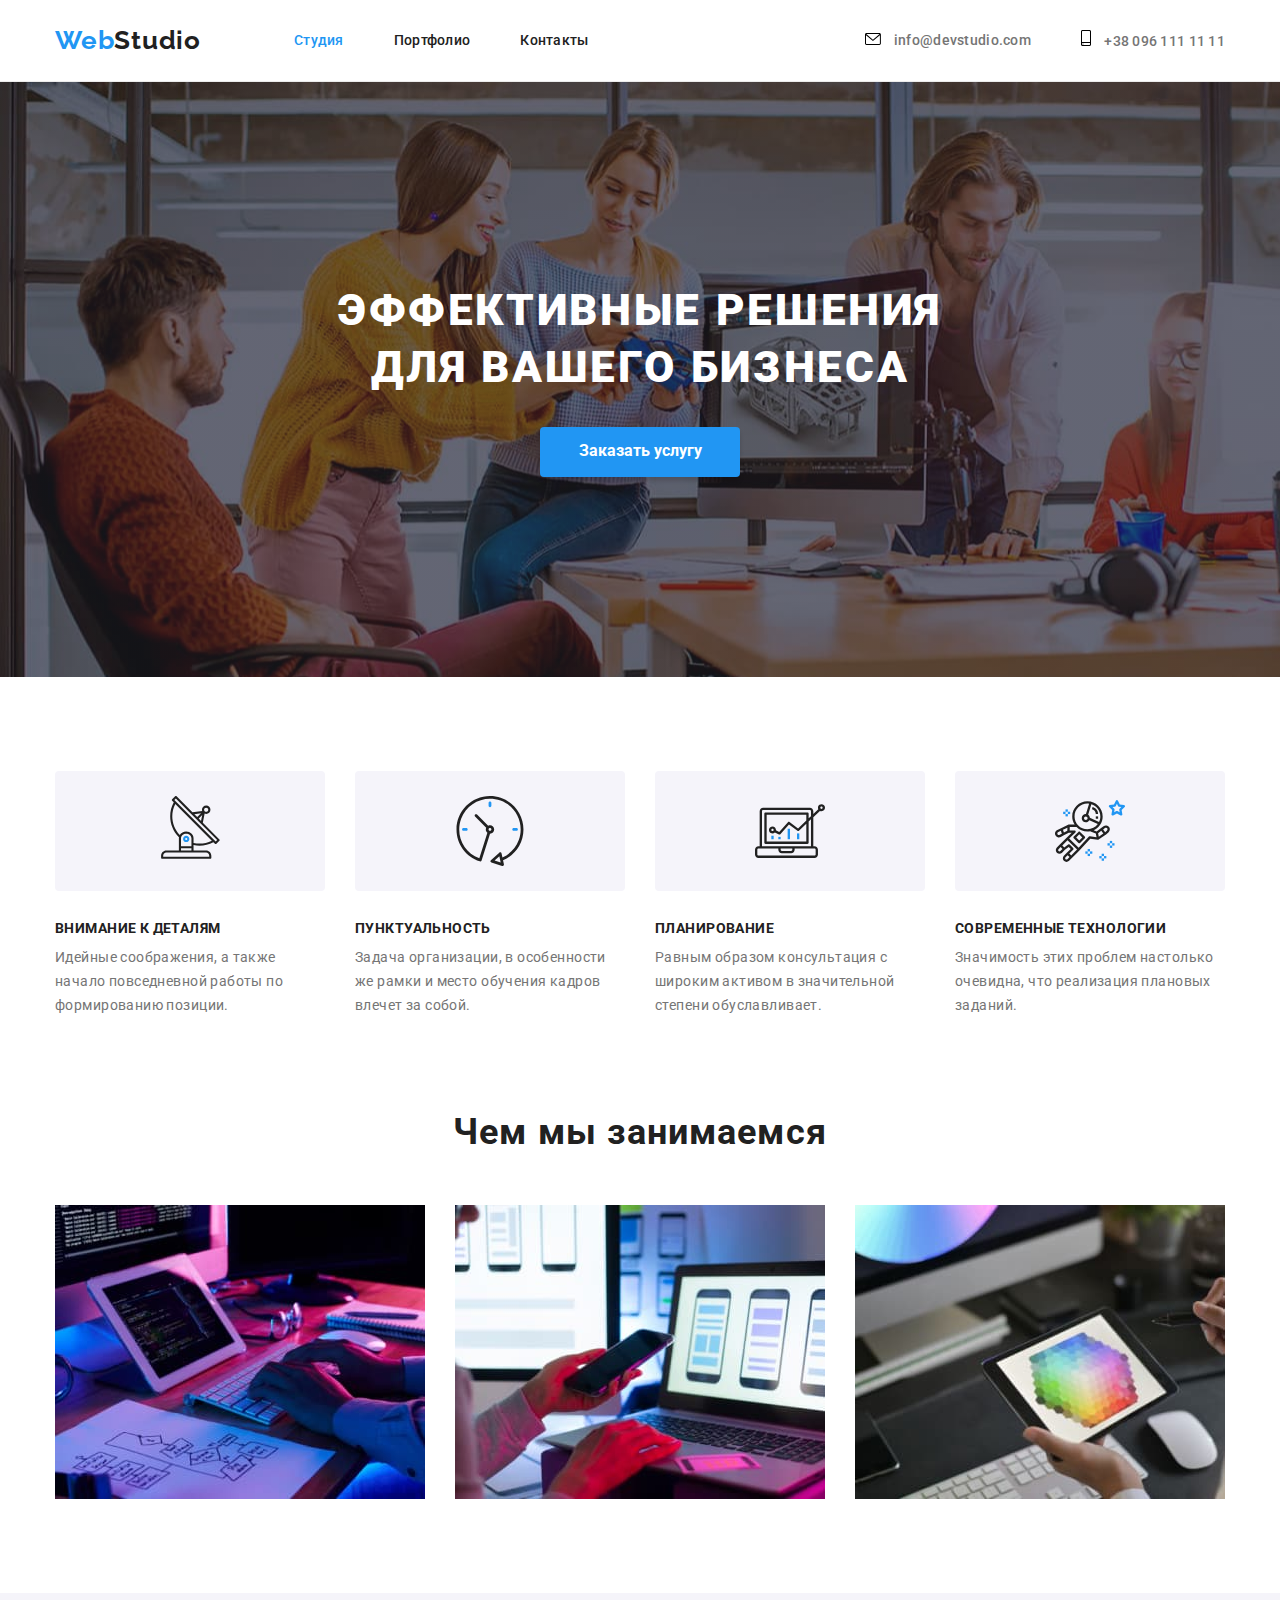
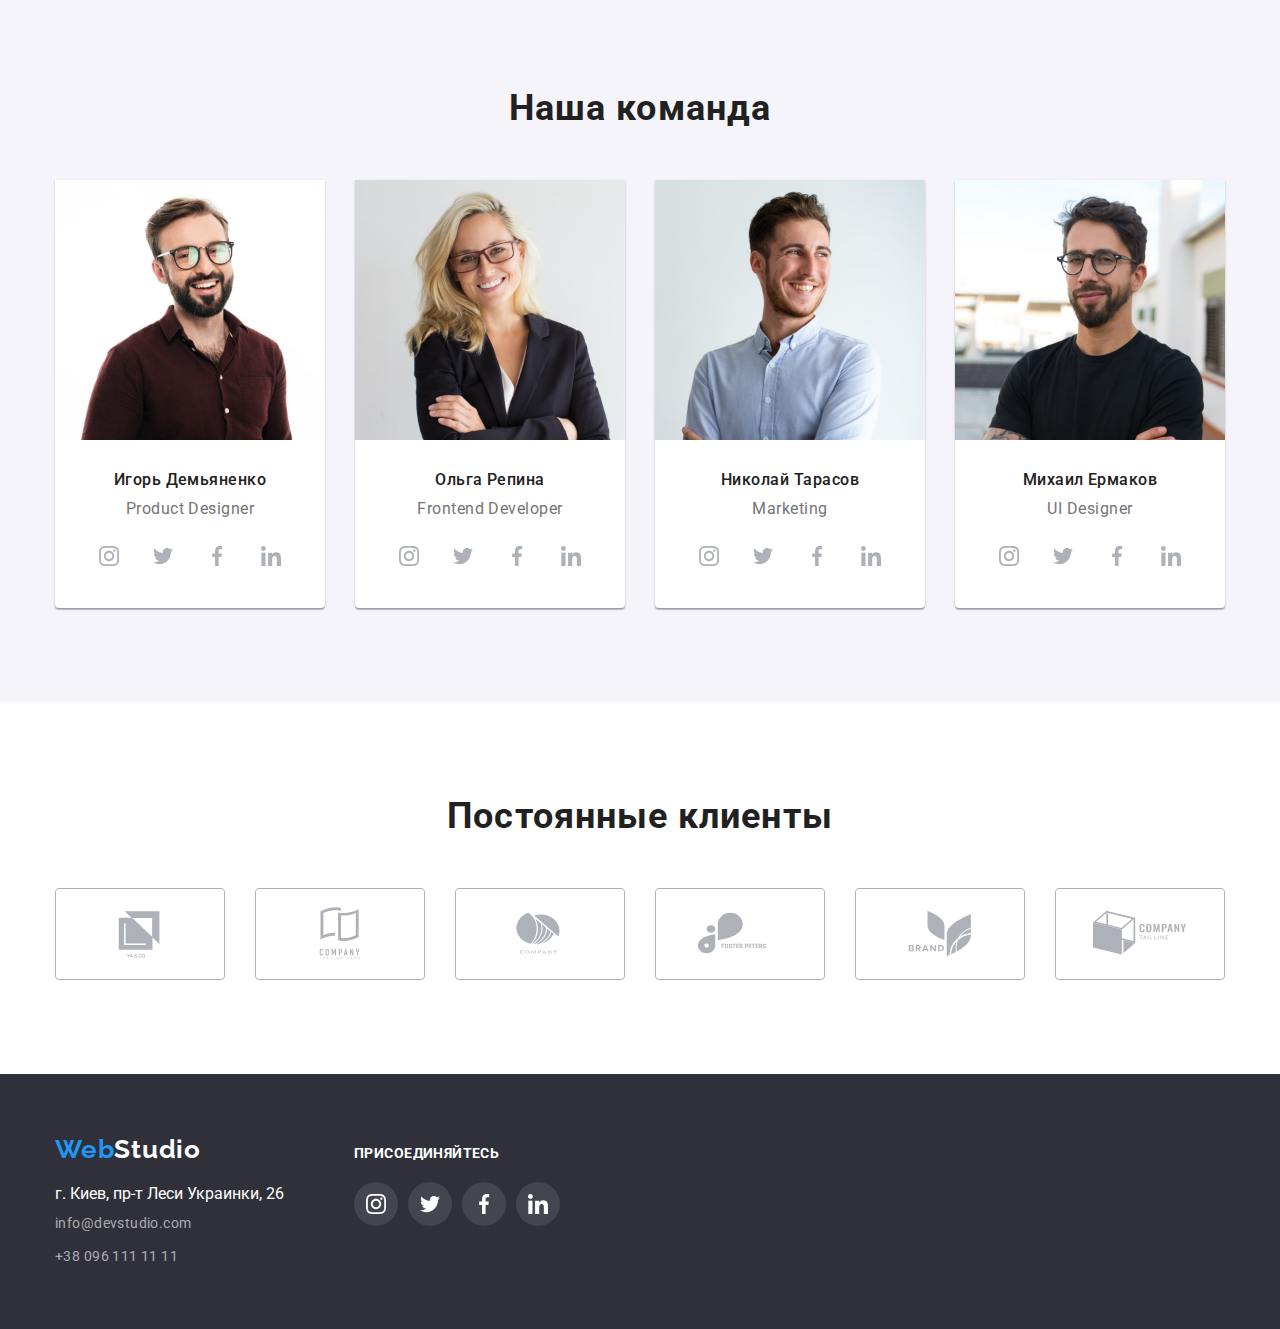
==== commit 3f6024d9: "сделал домашнее №4" ====
--- a/index.html
+++ b/index.html
@@ -46,12 +46,20 @@
 
 				<ul class="list header-items">
 					<li class="list-pages">
-						<a href="mailto:info@devstudio.com" lang="en" class="contacts-header accent"
-							>info@devstudio.com</a
-						>
+						<a href="mailto:info@devstudio.com" lang="en" class="contacts-header accent">
+							<svg class="header-icons" width="16" height="12">
+								<use href="./images/icons.svg#icon-envelope"></use>
+							</svg>
+							info@devstudio.com
+						</a>
 					</li>
 					<li class="list-pages">
-						<a href="tel:+380961111111" class="contacts-header accent">+38 096 111 11 11</a>
+						<a href="tel:+380961111111" class="contacts-header accent"
+							><svg class="header-icons" width="10" height="16">
+								<use href="./images/icons.svg#icon-smartphone"></use>
+							</svg>
+							+38 096 111 11 11
+						</a>
 					</li>
 				</ul>
 			</div>
@@ -74,24 +82,44 @@
 					<h2 class="visually-hidden">Наши отличия</h2>
 					<ul class="list differences-list">
 						<li class="differences-block">
+							<div class="differences-icon-block">
+								<svg width="70" height="70">
+									<use href="./images/icons.svg#icon-antenna"></use>
+								</svg>
+							</div>
 							<h3 class="differences">Внимание к деталям</h3>
 							<p class="differences-text">
 								Идейные соображения, а также начало повседневной работы по формированию позиции.
 							</p>
 						</li>
 						<li class="differences-block">
+							<div class="differences-icon-block">
+								<svg width="70" height="70">
+									<use href="./images/icons.svg#icon-clock"></use>
+								</svg>
+							</div>
 							<h3 class="differences">Пунктуальность</h3>
 							<p class="differences-text">
 								Задача организации, в особенности же рамки и место обучения кадров влечет за собой.
 							</p>
 						</li>
 						<li class="differences-block">
+							<div class="differences-icon-block">
+								<svg width="70" height="70">
+									<use href="./images/icons.svg#icon-diagram"></use>
+								</svg>
+							</div>
 							<h3 class="differences">Планирование</h3>
 							<p class="differences-text">
 								Равным образом консультация с широким активом в значительной степени обуславливает.
 							</p>
 						</li>
 						<li class="differences-block">
+							<div class="differences-icon-block">
+								<svg width="70" height="70">
+									<use href="./images/icons.svg#icon-astronaut"></use>
+								</svg>
+							</div>
 							<h3 class="differences">Современные технологии</h3>
 							<p class="differences-text">
 								Значимость этих проблем настолько очевидна, что реализация плановых заданий.
@@ -154,28 +182,28 @@
 									<li class="team-social-item">
 										<a href="" class="team-social-link">
 											<svg class="team-social-icon" width="20" height="20">
-												<use href="./images/symbol-defs.svg#icon-instagram"></use>
-											</svg>
-										</a>
-									</li>
-									<li class="team-social-item">
-										<a href="" class="team-social-link"
-											><svg class="team-social-icon" width="20" height="20">
-												<use href="./images/symbol-defs.svg#icon-twitter"></use>
-											</svg>
-										</a>
-									</li>
-									<li class="team-social-item">
-										<a href="" class="team-social-link"
-											><svg class="team-social-icon" width="20" height="20">
-												<use href="./images/symbol-defs.svg#icon-facebook"></use>
-											</svg>
-										</a>
-									</li>
-									<li class="team-social-item">
-										<a href="" class="team-social-link"
-											><svg class="team-social-icon" width="20" height="20">
-												<use href="./images/symbol-defs.svg#icon-linkedin"></use>
+												<use href="./images/icons.svg#icon-instagram"></use>
+											</svg>
+										</a>
+									</li>
+									<li class="team-social-item">
+										<a href="" class="team-social-link"
+											><svg class="team-social-icon" width="20" height="20">
+												<use href="./images/icons.svg#icon-twitter"></use>
+											</svg>
+										</a>
+									</li>
+									<li class="team-social-item">
+										<a href="" class="team-social-link"
+											><svg class="team-social-icon" width="20" height="20">
+												<use href="./images/icons.svg#icon-facebook"></use>
+											</svg>
+										</a>
+									</li>
+									<li class="team-social-item">
+										<a href="" class="team-social-link"
+											><svg class="team-social-icon" width="20" height="20">
+												<use href="./images/icons.svg#icon-linkedin"></use>
 											</svg>
 										</a>
 									</li>
@@ -197,28 +225,28 @@
 									<li class="team-social-item">
 										<a href="" class="team-social-link">
 											<svg class="team-social-icon" width="20" height="20">
-												<use href="./images/symbol-defs.svg#icon-instagram"></use>
-											</svg>
-										</a>
-									</li>
-									<li class="team-social-item">
-										<a href="" class="team-social-link"
-											><svg class="team-social-icon" width="20" height="20">
-												<use href="./images/symbol-defs.svg#icon-twitter"></use>
-											</svg>
-										</a>
-									</li>
-									<li class="team-social-item">
-										<a href="" class="team-social-link"
-											><svg class="team-social-icon" width="20" height="20">
-												<use href="./images/symbol-defs.svg#icon-facebook"></use>
-											</svg>
-										</a>
-									</li>
-									<li class="team-social-item">
-										<a href="" class="team-social-link"
-											><svg class="team-social-icon" width="20" height="20">
-												<use href="./images/symbol-defs.svg#icon-linkedin"></use>
+												<use href="./images/icons.svg#icon-instagram"></use>
+											</svg>
+										</a>
+									</li>
+									<li class="team-social-item">
+										<a href="" class="team-social-link"
+											><svg class="team-social-icon" width="20" height="20">
+												<use href="./images/icons.svg#icon-twitter"></use>
+											</svg>
+										</a>
+									</li>
+									<li class="team-social-item">
+										<a href="" class="team-social-link"
+											><svg class="team-social-icon" width="20" height="20">
+												<use href="./images/icons.svg#icon-facebook"></use>
+											</svg>
+										</a>
+									</li>
+									<li class="team-social-item">
+										<a href="" class="team-social-link"
+											><svg class="team-social-icon" width="20" height="20">
+												<use href="./images/icons.svg#icon-linkedin"></use>
 											</svg>
 										</a>
 									</li>
@@ -240,28 +268,28 @@
 									<li class="team-social-item">
 										<a href="" class="team-social-link">
 											<svg class="team-social-icon" width="20" height="20">
-												<use href="./images/symbol-defs.svg#icon-instagram"></use>
-											</svg>
-										</a>
-									</li>
-									<li class="team-social-item">
-										<a href="" class="team-social-link"
-											><svg class="team-social-icon" width="20" height="20">
-												<use href="./images/symbol-defs.svg#icon-twitter"></use>
-											</svg>
-										</a>
-									</li>
-									<li class="team-social-item">
-										<a href="" class="team-social-link"
-											><svg class="team-social-icon" width="20" height="20">
-												<use href="./images/symbol-defs.svg#icon-facebook"></use>
-											</svg>
-										</a>
-									</li>
-									<li class="team-social-item">
-										<a href="" class="team-social-link"
-											><svg class="team-social-icon" width="20" height="20">
-												<use href="./images/symbol-defs.svg#icon-linkedin"></use>
+												<use href="./images/icons.svg#icon-instagram"></use>
+											</svg>
+										</a>
+									</li>
+									<li class="team-social-item">
+										<a href="" class="team-social-link"
+											><svg class="team-social-icon" width="20" height="20">
+												<use href="./images/icons.svg#icon-twitter"></use>
+											</svg>
+										</a>
+									</li>
+									<li class="team-social-item">
+										<a href="" class="team-social-link"
+											><svg class="team-social-icon" width="20" height="20">
+												<use href="./images/icons.svg#icon-facebook"></use>
+											</svg>
+										</a>
+									</li>
+									<li class="team-social-item">
+										<a href="" class="team-social-link"
+											><svg class="team-social-icon" width="20" height="20">
+												<use href="./images/icons.svg#icon-linkedin"></use>
 											</svg>
 										</a>
 									</li>
@@ -284,33 +312,82 @@
 									<li class="team-social-item">
 										<a href="" class="team-social-link">
 											<svg class="team-social-icon" width="20" height="20">
-												<use href="./images/symbol-defs.svg#icon-instagram"></use>
-											</svg>
-										</a>
-									</li>
-									<li class="team-social-item">
-										<a href="" class="team-social-link"
-											><svg class="team-social-icon" width="20" height="20">
-												<use href="./images/symbol-defs.svg#icon-twitter"></use>
-											</svg>
-										</a>
-									</li>
-									<li class="team-social-item">
-										<a href="" class="team-social-link"
-											><svg class="team-social-icon" width="20" height="20">
-												<use href="./images/symbol-defs.svg#icon-facebook"></use>
-											</svg>
-										</a>
-									</li>
-									<li class="team-social-item">
-										<a href="" class="team-social-link"
-											><svg class="team-social-icon" width="20" height="20">
-												<use href="./images/symbol-defs.svg#icon-linkedin"></use>
+												<use href="./images/icons.svg#icon-instagram"></use>
+											</svg>
+										</a>
+									</li>
+									<li class="team-social-item">
+										<a href="" class="team-social-link"
+											><svg class="team-social-icon" width="20" height="20">
+												<use href="./images/icons.svg#icon-twitter"></use>
+											</svg>
+										</a>
+									</li>
+									<li class="team-social-item">
+										<a href="" class="team-social-link"
+											><svg class="team-social-icon" width="20" height="20">
+												<use href="./images/icons.svg#icon-facebook"></use>
+											</svg>
+										</a>
+									</li>
+									<li class="team-social-item">
+										<a href="" class="team-social-link"
+											><svg class="team-social-icon" width="20" height="20">
+												<use href="./images/icons.svg#icon-linkedin"></use>
 											</svg>
 										</a>
 									</li>
 								</ul>
 							</div>
+						</li>
+					</ul>
+				</div>
+			</section>
+			<section class="section">
+				<div class="container clients-logo">
+					<h2 class="clients-title">Постоянные клиенты</h2>
+					<ul class="list clients-logo-list">
+						<li class="clients-logo-item">
+							<a href="" class="clients-logo-link" class="clients-logo-link">
+								<svg clients-logo-icon width="106" height="60">
+									<use href="./images/icons.svg#icon-Logo"></use>
+								</svg>
+							</a>
+						</li>
+						<li class="clients-logo-item">
+							<a href="" class="clients-logo-link">
+								<svg clients-logo-icon width="106" height="60">
+									<use href="./images/icons.svg#icon-Logo-1"></use>
+								</svg>
+							</a>
+						</li>
+						<li class="clients-logo-item">
+							<a href="" class="clients-logo-link">
+								<svg clients-logo-icon width="106" height="60">
+									<use href="./images/icons.svg#icon-Logo-2"></use>
+								</svg>
+							</a>
+						</li>
+						<li class="clients-logo-item">
+							<a href="" class="clients-logo-link">
+								<svg clients-logo-icon width="106" height="60">
+									<use href="./images/icons.svg#icon-Logo-3"></use>
+								</svg>
+							</a>
+						</li>
+						<li class="clients-logo-item">
+							<a href="" class="clients-logo-link">
+								<svg clients-logo-icon width="106" height="60">
+									<use href="./images/icons.svg#icon-Logo-4"></use>
+								</svg>
+							</a>
+						</li>
+						<li class="clients-logo-item">
+							<a href="" class="clients-logo-link">
+								<svg clients-logo-icon width="106" height="60">
+									<use href="./images/icons.svg#icon-Logo-5"></use>
+								</svg>
+							</a>
 						</li>
 					</ul>
 				</div>
@@ -321,30 +398,65 @@
 
 		<footer class="footer">
 			<div class="container container-footer">
-				<a href="index.html" lang="en" class="logotype log-footer"
-					>Web<span class="logotype-secondary footer">Studio</span></a
-				>
-				<address class="footer-address">
-					<ul class="list">
-						<li class="list-footer-info">
-							<a
-								href="https://goo.gl/maps/YywnYqMMY18rzYBH6"
-								target="_blank"
-								rel="noreferrer noopener"
-								class="contacts-footer address"
-								>г. Киев, пр-т Леси Украинки, 26</a
-							>
-						</li>
-						<li class="list-footer-info">
-							<a href="mailto:info@devstudio.com" lang="en" class="contacts-footer accent"
-								>info@devstudio.com</a
-							>
-						</li>
-						<li class="list-footer-info">
-							<a href="tel:+380961111111" class="contacts-footer accent">+38 096 111 11 11</a>
+				<div class="footer-main-contacts">
+					<a href="index.html" lang="en" class="logotype log-footer"
+						>Web<span class="logotype-secondary footer">Studio</span></a
+					>
+					<address class="footer-address">
+						<ul class="list">
+							<li class="list-footer-info">
+								<a
+									href="https://goo.gl/maps/YywnYqMMY18rzYBH6"
+									target="_blank"
+									rel="noreferrer noopener"
+									class="contacts-footer address"
+									>г. Киев, пр-т Леси Украинки, 26</a
+								>
+							</li>
+							<li class="list-footer-info">
+								<a href="mailto:info@devstudio.com" lang="en" class="contacts-footer accent"
+									>info@devstudio.com</a
+								>
+							</li>
+							<li class="list-footer-info">
+								<a href="tel:+380961111111" class="contacts-footer accent">+38 096 111 11 11</a>
+							</li>
+						</ul>
+					</address>
+				</div>
+				<div class="footer-links">
+					<h2 class="footer-links-title">присоединяйтесь</h2>
+					<ul class="list footer-links-list">
+						<li class="footer-links-item">
+							<a class="footer-links-link" href="">
+								<svg class="footer-links-icon" width="20" height="20">
+									<use href="./images/icons.svg#icon-instagram"></use>
+								</svg>
+							</a>
+						</li>
+						<li class="footer-links-item">
+							<a class="footer-links-link" href="">
+								<svg class="footer-links-icon" width="20" height="20">
+									<use href="./images/icons.svg#icon-twitter"></use>
+								</svg>
+							</a>
+						</li>
+						<li class="footer-links-item">
+							<a class="footer-links-link" href="">
+								<svg class="footer-links-icon" width="20" height="20">
+									<use href="./images/icons.svg#icon-facebook"></use>
+								</svg>
+							</a>
+						</li>
+						<li class="footer-links-item">
+							<a class="footer-links-link" href="">
+								<svg class="footer-links-icon" width="20" height="20">
+									<use href="./images/icons.svg#icon-linkedin"></use>
+								</svg>
+							</a>
 						</li>
 					</ul>
-				</address>
+				</div>
 			</div>
 		</footer>
 	</body>
--- a/css/styles.css
+++ b/css/styles.css
@@ -78,6 +78,14 @@
 	flex-basis: calc((100% - 60px) / 3);
 }
 
+.image-porfolio:hover,
+.image-porfolio:focus {
+	border: 1px solid #eeeeee;
+	box-shadow: 0px 1px 1px rgba(0, 0, 0, 0.12), 0px 4px 4px rgba(0, 0, 0, 0.06),
+		1px 4px 6px rgba(0, 0, 0, 0.16);
+	cursor: pointer;
+}
+
 .header-border {
 	border-bottom: 1px solid #ececec;
 }
@@ -156,6 +164,21 @@
 .contacts-header.accent:hover,
 .contacts-header.accent:focus {
 	color: var(--text-color-blue);
+}
+
+.header-icons {
+	margin-right: 10px;
+	cursor: pointer;
+}
+
+.header-icons:hover,
+.header-icons:focus {
+	fill: currentColor;
+}
+
+.contacts-header:hover,
+.contacts-header:focus {
+	fill: currentColor;
 }
 
 /* main */
@@ -241,6 +264,17 @@
 	margin-right: 30px;
 }
 
+.differences-icon-block {
+	width: 270px;
+	height: 120px;
+	background-color: #f5f4fa;
+	border-radius: 4px;
+	display: flex;
+	justify-content: center;
+	align-items: center;
+	margin-bottom: 30px;
+}
+
 .differences {
 	font-weight: 700;
 	font-size: 14px;
@@ -330,18 +364,17 @@
 	border-radius: 4px;
 }
 
-.buttons-potfolio .list-nav-buttons:not(:last-child) {
-	margin-right: 8px;
-}
-
-.nav-button:hover {
-	background-color: var(--text-color-blue);
-	color: var(--text-color-button);
-}
-
+.nav-button:hover,
 .nav-button:focus {
 	background-color: var(--text-color-blue);
 	color: var(--text-color-button);
+	box-shadow: 0px 3px 1px rgba(0, 0, 0, 0.1), 0px 1px 2px rgba(0, 0, 0, 0.08),
+		0px 2px 2px rgba(0, 0, 0, 0.12);
+	border-radius: 4px;
+}
+
+.buttons-potfolio .list-nav-buttons:not(:last-child) {
+	margin-right: 8px;
 }
 
 .section-team .container {
@@ -419,9 +452,6 @@
 	fill: var(--text-color-button);
 }
 
-.team-social-icon {
-}
-
 /* картинки */
 
 .image {
@@ -451,7 +481,57 @@
 	letter-spacing: 0.03em;
 }
 
+/* клиенты */
+
+.clients-title {
+	font-weight: 700;
+	font-size: 36px;
+	line-height: 1.16;
+	text-align: center;
+	letter-spacing: 0.03em;
+	color: #212121;
+	margin-bottom: 50px;
+}
+
+.clients-logo-list {
+	display: flex;
+	justify-content: center;
+	gap: 30px;
+}
+
+.clients-logo-item {
+}
+
+.clients-logo-link {
+	display: flex;
+	justify-content: center;
+	align-items: center;
+	width: 170px;
+	height: 92px;
+	border: solid 1px #afb1b8;
+	border-radius: 4px;
+}
+
+.clients-logo-link {
+	fill: #afb1b8;
+}
+
+.clients-logo-link:hover,
+.clients-logo-link:focus {
+	fill: var(--text-color-blue);
+	border: solid 1px var(--text-color-blue);
+}
+
 /* footer */
+
+.container-footer {
+	display: flex;
+	align-items: baseline;
+}
+
+.footer-main-contacts {
+	margin-right: 70px;
+}
 
 .log-footer {
 	display: inline-block;
@@ -498,3 +578,45 @@
 	font-family: inherit;
 	font-style: normal;
 }
+
+.footer-links {
+}
+
+.footer-links-title {
+	font-weight: 700;
+	font-size: 14px;
+	line-height: 1.14;
+	letter-spacing: 0.03em;
+	text-transform: uppercase;
+	display: inline-block;
+	color: var(--text-color-button);
+	margin-bottom: 20px;
+}
+
+.footer-links-list {
+	display: flex;
+	justify-content: flex-start;
+	gap: 10px;
+}
+
+.footer-links-item {
+}
+
+.footer-links-link {
+	display: flex;
+	justify-content: center;
+	align-items: center;
+	width: 44px;
+	height: 44px;
+	border-radius: 50%;
+	background: rgba(255, 255, 255, 0.1);
+}
+
+.footer-links-icon {
+	fill: var(--text-color-button);
+}
+
+.footer-links-link:hover,
+.footer-links-link:focus {
+	background-color: var(--text-color-blue);
+}
